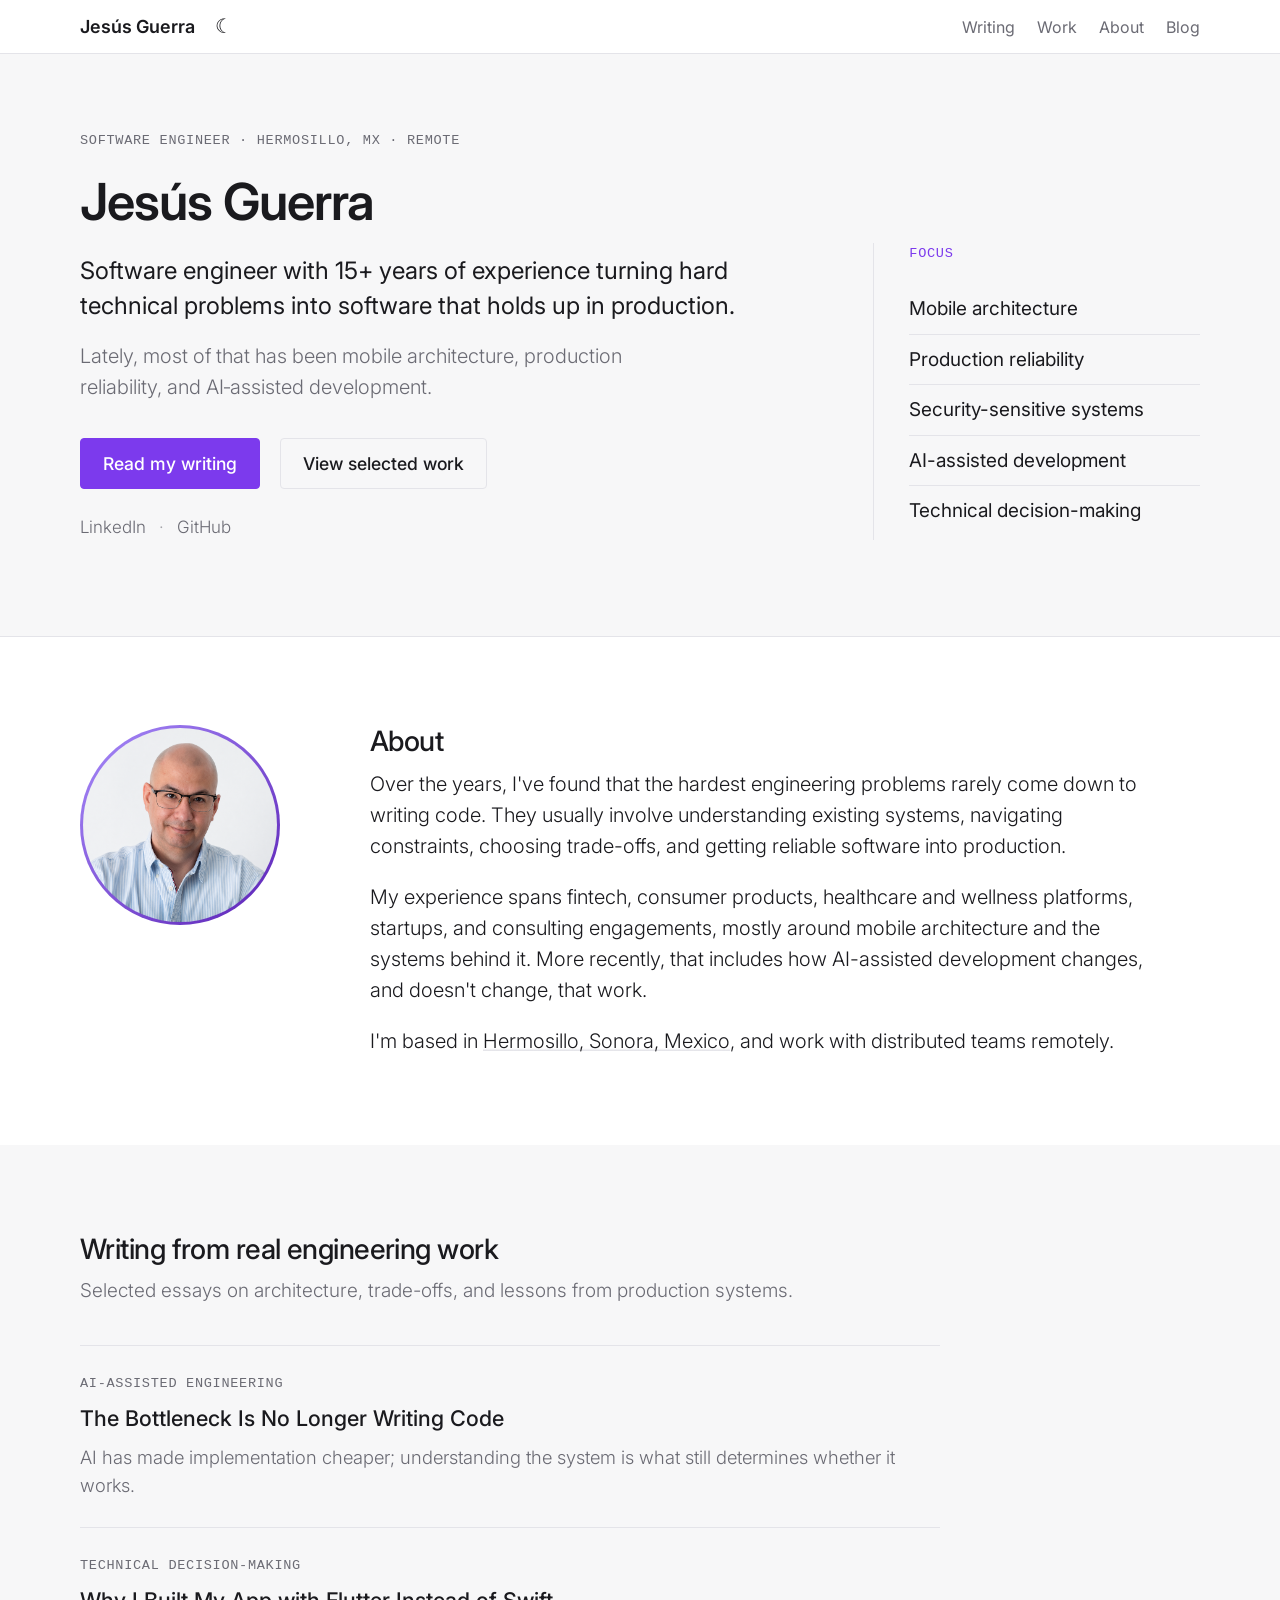
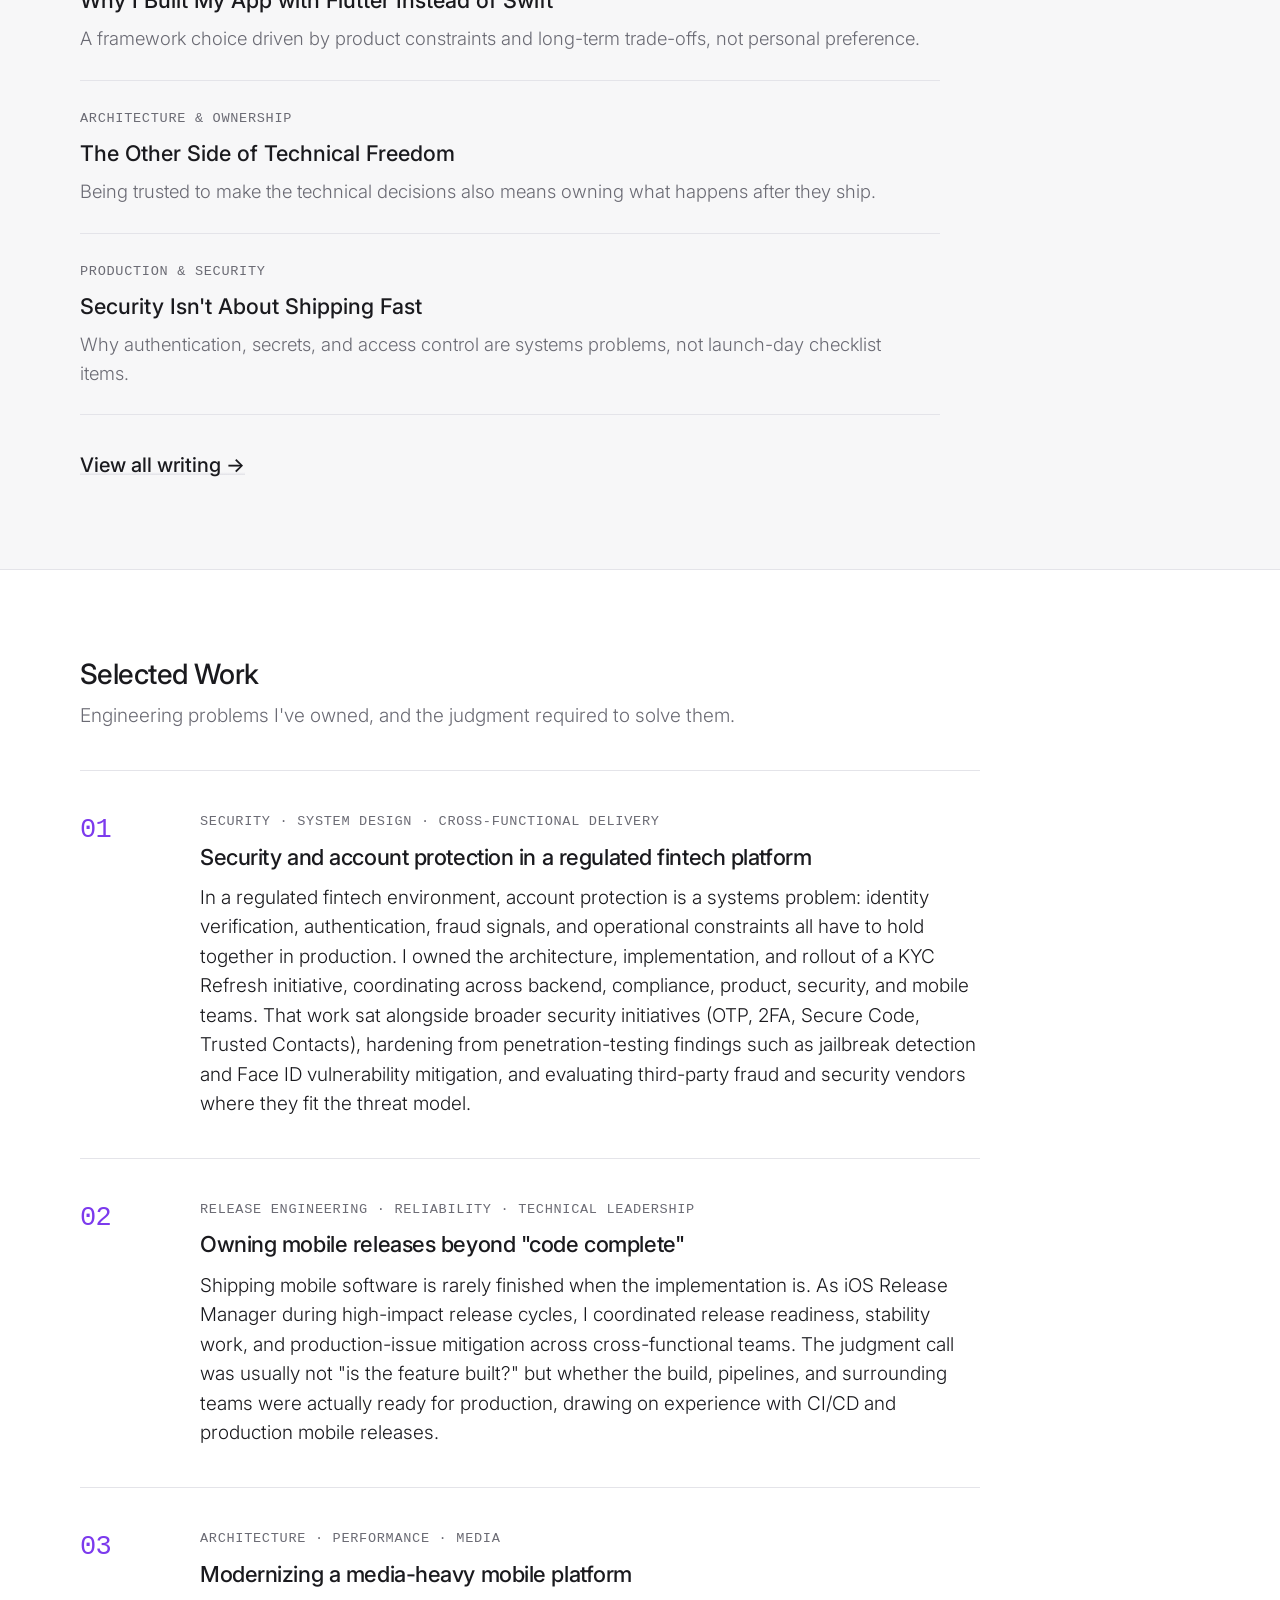
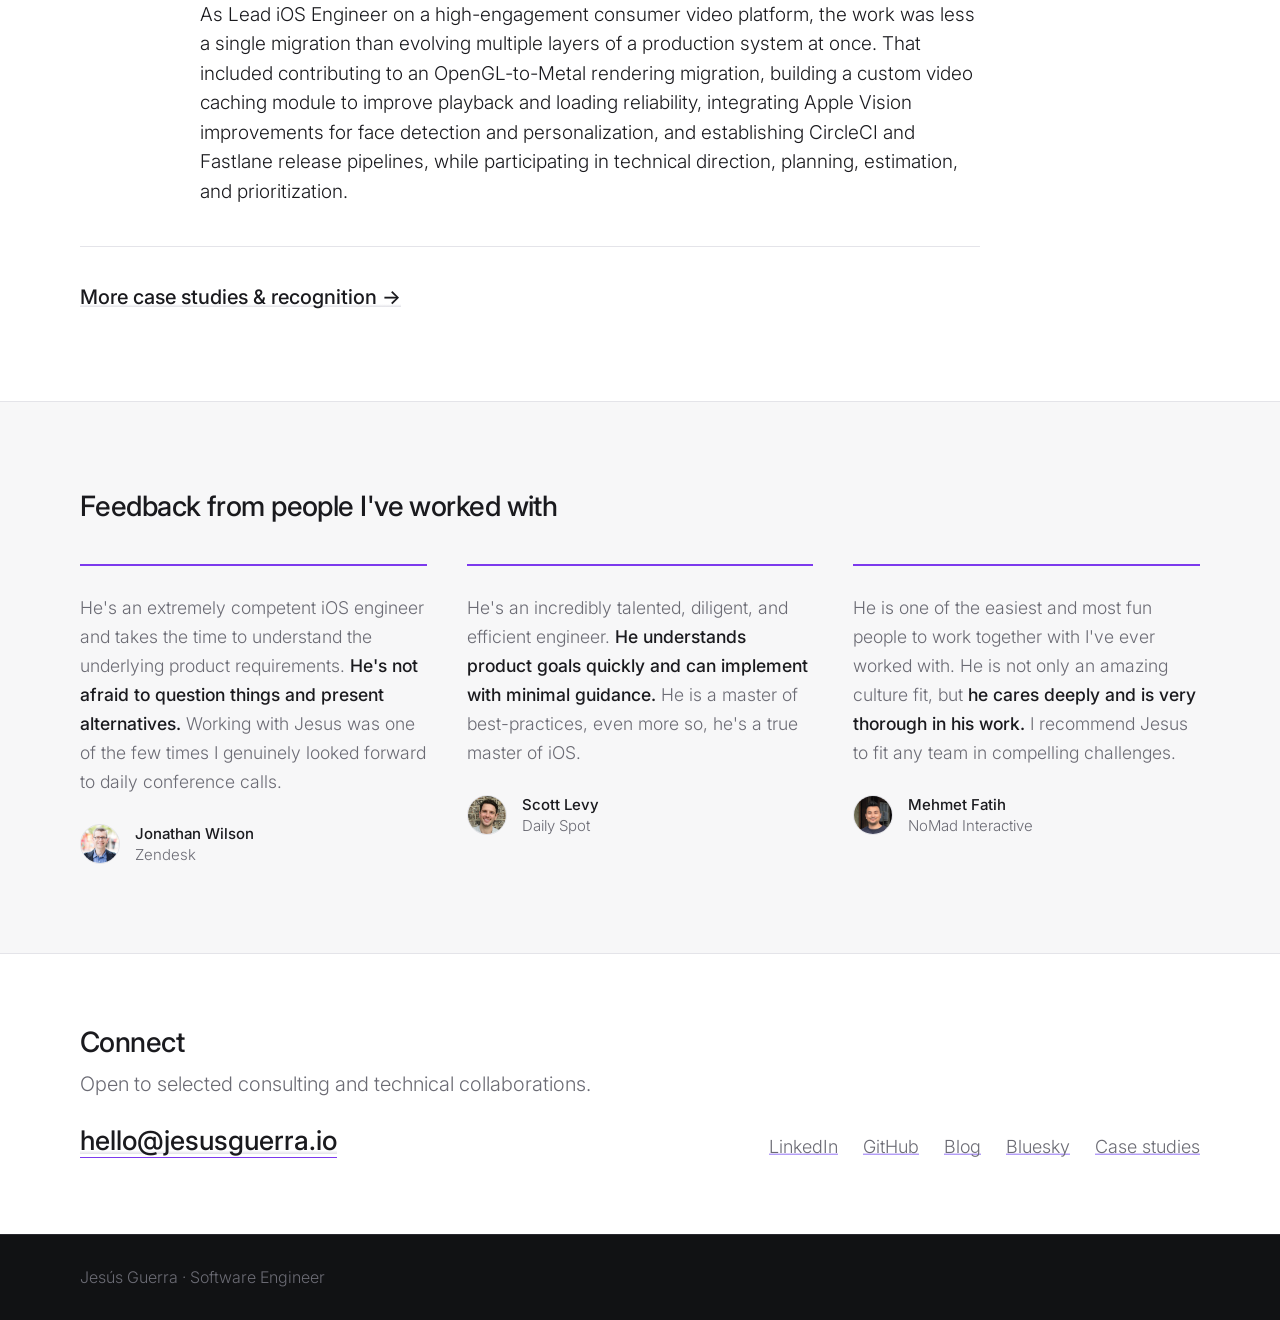
==== index.html @ 792fbe37 "feat(seo): add Twitter Card metadata across all pages Only the homepage had a bare twitter:card tag " ====
<!DOCTYPE html>
<html lang="en">

<head>
  <!-- Google tag (gtag.js) -->
  <script async src="https://www.googletagmanager.com/gtag/js?id=G-NKYGTBP8N9"></script>
  <script>
    window.dataLayer = window.dataLayer || [];
    function gtag(){dataLayer.push(arguments);}
    gtag('js', new Date());

    gtag('config', 'G-NKYGTBP8N9');
  </script>
  <meta charset="UTF-8">
  <meta name="viewport" content="width=device-width, initial-scale=1.0">
  <meta http-equiv="X-UA-Compatible" content="ie=edge">
  <title>Jesús Guerra — Software Engineer, Mobile Architecture &amp; Reliable Systems</title>
  <meta name="description" content="Software engineer with 15+ years of experience in mobile architecture, production systems, security, and AI-assisted development. Writing about engineering decisions from real production work.">
  <link rel="canonical" href="https://jesusguerra.io/">

  <meta property="og:type" content="website">
  <meta property="og:url" content="https://jesusguerra.io/">
  <meta property="og:title" content="Jesús Guerra — Software Engineer, Mobile Architecture & Reliable Systems">
  <meta property="og:description" content="Software engineer with 15+ years of experience in mobile architecture, production systems, security, and AI-assisted development.">
  <meta property="og:image" content="https://jesusguerra.io/img/jesusguerra.png">
  <meta name="twitter:card" content="summary">
  <meta name="twitter:title" content="Jesús Guerra — Software Engineer, Mobile Architecture & Reliable Systems">
  <meta name="twitter:description" content="Software engineer with 15+ years of experience in mobile architecture, production systems, security, and AI-assisted development.">
  <meta name="twitter:image" content="https://jesusguerra.io/img/jesusguerra.png">

  <link rel="icon" type="image/png" href="img/favicon.png">
  <link rel="stylesheet" href="style.css">
</head>

<body class="lightmode">
  <nav>
    <p class="id"><a href="index.html">Jesús Guerra</a></p>
    <p><a class="toggle" href="#" aria-label="Toggle light and dark mode"></a></p>
    <ul class="nav-links">
      <li><a href="writing.html">Writing</a></li>
      <li><a href="#work">Work</a></li>
      <li><a href="#about">About</a></li>
      <li><a href="https://blog.jesusguerra.io/" target="_blank" rel="noopener">Blog</a></li>
    </ul>
  </nav>

  <header>
    <div class="hero-main">
      <p class="eyebrow">Software Engineer · Hermosillo, MX · Remote</p>
      <h1>Jesús Guerra</h1>
      <p class="tagline">Software engineer with 15+ years of experience turning hard technical problems into software that holds up in production.</p>
      <p class="hero-sub">Lately, most of that has been mobile architecture, production reliability, and AI‑assisted development.</p>
      <div class="hero-actions">
        <a class="button" href="writing.html">Read my writing</a>
        <a class="button secondary" href="#work">View selected work</a>
      </div>
      <p class="hero-links">
        <a href="https://www.linkedin.com/in/guerrix" target="_blank" rel="noopener">LinkedIn</a>
        <span aria-hidden="true">·</span>
        <a href="https://github.com/guerrix" target="_blank" rel="noopener">GitHub</a>
      </p>
    </div>
    <aside class="hero-aside" aria-label="Areas of focus">
      <p class="aside-label">Focus</p>
      <ul>
        <li>Mobile architecture</li>
        <li>Production reliability</li>
        <li>Security-sensitive systems</li>
        <li>AI-assisted development</li>
        <li>Technical decision-making</li>
      </ul>
    </aside>
  </header>

  <section class="about" id="about">
    <div class="illustration">
      <img src="img/jesusguerra.png" class="self" alt="Jesús Guerra">
    </div>
    <div class="text">
      <h2>About</h2>
      <p>Over the years, I've found that the hardest engineering problems rarely come down to writing code. They usually involve understanding existing systems, navigating constraints, choosing trade-offs, and getting reliable software into production.</p>

      <p>My experience spans fintech, consumer products, healthcare and wellness platforms, startups, and consulting engagements, mostly around mobile architecture and the systems behind it. More recently, that includes how AI-assisted development changes, and doesn't change, that work.</p>

      <p>I'm based in <a href="https://www.google.com.mx/maps/place/Hermosillo,+Sonora/@29.0812439,-111.0322105,12z/data=!4m5!3m4!1s0x86ce84687adfaee5:0xb33d5395e9887ff9!8m2!3d29.0729673!4d-110.9559192" target="_blank" rel="noopener">Hermosillo, Sonora, Mexico</a>, and work with distributed teams remotely.</p>
    </div>
  </section>

  <section class="writing" id="writing">
    <div class="section-heading">
      <h2>Writing from real engineering work</h2>
      <p class="section-lede">Selected essays on architecture, trade-offs, and lessons from production systems.</p>
    </div>
    <ul class="writing-list">
      <li>
        <p class="kicker">AI-Assisted Engineering</p>
        <a class="title" href="https://blog.jesusguerra.io/the-bottleneck-is-no-longer-writing-code/" target="_blank" rel="noopener">The Bottleneck Is No Longer Writing Code</a>
        <p class="desc">AI has made implementation cheaper; understanding the system is what still determines whether it works.</p>
      </li>
      <li>
        <p class="kicker">Technical Decision-Making</p>
        <a class="title" href="https://blog.jesusguerra.io/why-i-built-my-app-with-flutter-instead-of-swift/" target="_blank" rel="noopener">Why I Built My App with Flutter Instead of Swift</a>
        <p class="desc">A framework choice driven by product constraints and long-term trade-offs, not personal preference.</p>
      </li>
      <li>
        <p class="kicker">Architecture &amp; Ownership</p>
        <a class="title" href="https://blog.jesusguerra.io/the-other-side-of-technical-freedom/" target="_blank" rel="noopener">The Other Side of Technical Freedom</a>
        <p class="desc">Being trusted to make the technical decisions also means owning what happens after they ship.</p>
      </li>
      <li>
        <p class="kicker">Production &amp; Security</p>
        <a class="title" href="https://blog.jesusguerra.io/security-isnt-about-shipping-fast/" target="_blank" rel="noopener">Security Isn't About Shipping Fast</a>
        <p class="desc">Why authentication, secrets, and access control are systems problems, not launch-day checklist items.</p>
      </li>
    </ul>
    <p class="view-all"><a href="writing.html">View all writing →</a></p>
  </section>

  <section class="work" id="work">
    <div class="section-heading">
      <h2>Selected Work</h2>
      <p class="section-lede">Engineering problems I've owned, and the judgment required to solve them.</p>
    </div>

    <article class="work-item">
      <span class="work-num" aria-hidden="true">01</span>
      <div class="work-body">
        <p class="meta">Security · System Design · Cross-Functional Delivery</p>
        <h3>Security and account protection in a regulated fintech platform</h3>
        <p>In a regulated fintech environment, account protection is a systems problem: identity verification, authentication, fraud signals, and operational constraints all have to hold together in production. I owned the architecture, implementation, and rollout of a KYC Refresh initiative, coordinating across backend, compliance, product, security, and mobile teams. That work sat alongside broader security initiatives (OTP, 2FA, Secure Code, Trusted Contacts), hardening from penetration-testing findings such as jailbreak detection and Face ID vulnerability mitigation, and evaluating third-party fraud and security vendors where they fit the threat model.</p>
      </div>
    </article>

    <article class="work-item">
      <span class="work-num" aria-hidden="true">02</span>
      <div class="work-body">
        <p class="meta">Release Engineering · Reliability · Technical Leadership</p>
        <h3>Owning mobile releases beyond "code complete"</h3>
        <p>Shipping mobile software is rarely finished when the implementation is. As iOS Release Manager during high-impact release cycles, I coordinated release readiness, stability work, and production-issue mitigation across cross-functional teams. The judgment call was usually not "is the feature built?" but whether the build, pipelines, and surrounding teams were actually ready for production, drawing on experience with CI/CD and production mobile releases.</p>
      </div>
    </article>

    <article class="work-item">
      <span class="work-num" aria-hidden="true">03</span>
      <div class="work-body">
        <p class="meta">Architecture · Performance · Media</p>
        <h3>Modernizing a media-heavy mobile platform</h3>
        <p>As Lead iOS Engineer on a high-engagement consumer video platform, the work was less a single migration than evolving multiple layers of a production system at once. That included contributing to an OpenGL-to-Metal rendering migration, building a custom video caching module to improve playback and loading reliability, integrating Apple Vision improvements for face detection and personalization, and establishing CircleCI and Fastlane release pipelines, while participating in technical direction, planning, estimation, and prioritization.</p>
      </div>
    </article>

    <p class="view-all"><a href="case-studies.html">More case studies &amp; recognition →</a></p>
  </section>

  <section class="clients" id="testimonials">
    <div class="section-heading">
      <h2>Feedback from people I've worked with</h2>
    </div>
    <div class="testimonials">
      <blockquote>
        <p>He's an extremely competent iOS engineer and takes the time to understand the underlying product requirements. <strong>He's not afraid to question things and present alternatives.</strong> Working with Jesus was one of the few times I genuinely looked forward to daily conference calls.</p>
        <small class="author">
          <img src="img/jonathan.jpg" alt="">
          <p><strong>Jonathan Wilson</strong><br>Zendesk</p>
        </small>
      </blockquote>
      <blockquote>
        <p>He's an incredibly talented, diligent, and efficient engineer. <strong>He understands product goals quickly and can implement with minimal guidance.</strong> He is a master of best-practices, even more so, he's a true master of iOS.</p>
        <small class="author">
          <img src="img/scott.jpg" alt="">
          <p><strong>Scott Levy</strong><br>Daily Spot</p>
        </small>
      </blockquote>
      <blockquote>
        <p>He is one of the easiest and most fun people to work together with I've ever worked with. He is not only an amazing culture fit, but <strong>he cares deeply and is very thorough in his work.</strong> I recommend Jesus to fit any team in compelling challenges.</p>
        <small class="author">
          <img src="img/Mehmet.jpeg" alt="">
          <p><strong>Mehmet Fatih</strong><br>NoMad Interactive</p>
        </small>
      </blockquote>
    </div>
  </section>

  <section class="connect" id="connect">
    <div class="connect-main">
      <h2>Connect</h2>
      <p class="connect-lede">Open to selected consulting and technical collaborations.</p>
      <p class="connect-email">
        <a href="mailto:hello@jesusguerra.io">hello@jesusguerra.io</a>
      </p>
    </div>
    <div class="connect-links">
      <ul>
        <li><a href="https://www.linkedin.com/in/guerrix" target="_blank" rel="noopener">LinkedIn</a></li>
        <li><a href="https://github.com/guerrix" target="_blank" rel="noopener">GitHub</a></li>
        <li><a href="https://blog.jesusguerra.io/" target="_blank" rel="noopener">Blog</a></li>
        <li><a href="https://bsky.app/profile/jesus-guerra.bsky.social" target="_blank" rel="noopener">Bluesky</a></li>
        <li><a href="case-studies.html">Case studies</a></li>
      </ul>
    </div>
  </section>

  <footer>
    <p class="footer-meta">Jesús Guerra · Software Engineer</p>
  </footer>

  <script src="js/main.js"></script>
</body>

</html>
---- style.css ----
@import url('https://fonts.googleapis.com/css2?family=Inter:wght@300;400;500;600&display=swap');

*{
    margin: 0;
    padding: 0;
    box-sizing: border-box;
}

html{
    font-size: 20px;
    font-family: "Inter", sans-serif;
    font-weight: 300;
    line-height: 1.55;
    scroll-behavior: smooth;

    --main-accent:      #A78BFA;
    --mid-accent:       #7C3AED;
    --secondary-accent: #5B21B6;

    /* dark mode */
    --bg-dark:      #111214;
    --surface-dark: #19191C;
    --text-dark:    #E2E2E5;
    --muted-dark:   #888890;
    --border-dark:  #28282E;

    /* light mode */
    --bg-light:      #F7F7F8;
    --surface-light: #FFFFFF;
    --text-light:    #1A1A1E;
    --muted-light:   #6B6B74;
    --border-light:  #E4E4E9;

    --mono: ui-monospace, SFMono-Regular, Menlo, Consolas, "Liberation Mono", monospace;
    --content-half: 560px;
}

body{
    margin: 0;
    padding: 0;
    background: var(--bg-dark);
    color: var(--text-dark);
    transition: opacity .2s ease-in;
}

a{
    color: var(--text-dark);
    text-decoration: none;
    background-image: linear-gradient(180deg, transparent 80%, var(--main-accent) 90%, transparent 0), linear-gradient(180deg, transparent 80%, var(--border-dark) 90%, transparent 0);
    background-size: 0 100%, 100% 100%;
    background-repeat: no-repeat;
    transition: background-size 0.2s ease, color 0.2s ease;
}
a:hover{
    color: var(--main-accent);
    background-size: 100% 100%, 100% 100%;
}

a:focus-visible,
button:focus-visible,
.toggle:focus-visible{
    outline: 2px solid var(--mid-accent);
    outline-offset: 3px;
    border-radius: 2px;
}

nav,
header,
section,
body > footer{
    padding-left: calc(50% - var(--content-half));
    padding-right: calc(50% - var(--content-half));
}

header,
section{
    padding-top: 88px;
    padding-bottom: 88px;
}

h1, h2, h3{
    letter-spacing: -0.02em;
    line-height: 1.2;
}

h2{
    font-weight: 500;
    font-size: 1.4rem;
    margin-bottom: 0.5rem;
}

h3{
    margin-bottom: 0.65rem;
    font-weight: 500;
    font-size: 1.1rem;
}

p:not(:last-child){
    margin-bottom: 1rem;
}

.eyebrow,
.aside-label,
.writing-list .kicker,
.work-item .meta,
.section-lede{
    font-family: var(--mono);
    font-size: 0.68rem;
    letter-spacing: 0.05em;
    text-transform: uppercase;
}

.eyebrow{
    color: var(--muted-dark);
    margin-bottom: 1rem;
}

.section-heading{
    margin-bottom: 2rem;
    max-width: 40em;
}
.section-lede{
    color: var(--muted-dark);
    text-transform: none;
    letter-spacing: 0;
    font-family: "Inter", sans-serif;
    font-size: 0.95rem;
    margin-top: 0.4rem;
    margin-bottom: 0;
    line-height: 1.5;
}

/* nav */

nav{
    display: grid;
    align-items: center;
    grid-template-columns: auto 1fr auto;
    gap: 1rem;
    height: 54px;
    background: var(--surface-dark);
    position: fixed;
    top: 0;
    left: 0;
    width: 100vw;
    z-index: 100;
    border-bottom: 1px solid var(--border-dark);
}
nav p{
    margin-bottom: 0 !important;
}
nav .id{
    text-align: left;
    font-weight: 600;
    font-size: 0.9rem;
}
nav .id a{
    background: none;
}
nav .toggle{
    justify-self: start;
    background: none;
}
nav .toggle:after{
    content: "☼";
}
nav a{
    background: none;
}
.nav-links{
    list-style: none;
    display: flex;
    justify-content: flex-end;
    align-items: center;
    gap: 1.1rem;
    margin: 0;
}
.nav-links a{
    font-size: 0.8rem;
    font-weight: 400;
    color: var(--muted-dark);
    background: none;
}
.nav-links a:hover,
.nav-links a[aria-current="page"]{
    color: var(--main-accent);
}

/* header / hero */

header{
    overflow: hidden;
    text-align: left;
    background: var(--bg-dark);
    height: auto;
    min-height: 0;
    position: relative;
    padding-top: 130px;
    padding-bottom: 96px;
    display: grid;
    grid-template-columns: minmax(0, 1.55fr) minmax(220px, 0.7fr);
    gap: 3.5rem;
    align-items: end;
    border-bottom: 1px solid var(--border-dark);
}
header h1{
    font-weight: 600;
    font-size: 2.55rem;
    margin-bottom: 1.1rem;
}
header .tagline{
    font-weight: 400;
    font-size: 1.2rem;
    line-height: 1.45;
    max-width: 28em;
    margin-bottom: 0.85rem;
}
header .hero-sub{
    color: var(--muted-dark);
    max-width: 30em;
    margin-bottom: 1.75rem;
}
header .hero-actions{
    display: flex;
    flex-wrap: wrap;
    gap: 0.75rem 1rem;
    margin-bottom: 1.25rem;
}
header .hero-actions .button,
header a.button{
    display: inline-block;
    padding: 0.55rem 1.1rem;
    border-radius: 4px;
    font-weight: 500;
    font-size: 0.88rem;
    background-image: none;
    background: var(--mid-accent);
    color: #fff;
    border: 1px solid var(--mid-accent);
    transition: opacity 0.2s ease, background 0.2s ease, color 0.2s ease, border-color 0.2s ease;
}
header .hero-actions .button:hover,
header a.button:hover{
    opacity: 0.92;
    color: #fff;
    background-size: auto;
}
header .hero-actions .button.secondary{
    background: transparent;
    color: var(--text-dark);
    border-color: var(--border-dark);
}
header .hero-actions .button.secondary:hover{
    color: var(--main-accent);
    border-color: var(--main-accent);
}
header .hero-links{
    font-size: 0.85rem;
    color: var(--muted-dark);
    margin-bottom: 0;
}
header .hero-links a{
    background: none;
    color: var(--muted-dark);
}
header .hero-links a:hover{
    color: var(--main-accent);
}
header .hero-links span{
    margin: 0 0.4rem;
    opacity: 0.6;
}

.hero-aside{
    border-left: 1px solid var(--border-dark);
    padding-left: 1.75rem;
    padding-bottom: 0.25rem;
}
.hero-aside .aside-label{
    color: var(--mid-accent);
    margin-bottom: 1rem;
}
.hero-aside ul{
    list-style: none;
}
.hero-aside li{
    font-size: 0.95rem;
    font-weight: 400;
    padding: 0.5rem 0;
    border-bottom: 1px solid var(--border-dark);
    color: inherit;
}
.hero-aside li:last-child{
    border-bottom: none;
}

/* about */

.about{
    display: grid;
    grid-template-columns: 220px minmax(0, 1fr);
    gap: 3.5rem;
    align-items: start;
    background: var(--surface-dark);
}
.about .text{
    max-width: 40em;
}
.about .illustration{
    width: 220px;
}
.about .illustration img{
    width: 200px;
    height: 200px;
    object-fit: cover;
    display: block;
}
.self{
    background: linear-gradient(135deg, var(--main-accent), var(--secondary-accent));
    padding: 3px;
    border-radius: 50%;
}

/* writing */

.writing{
    background: var(--bg-dark);
}
.writing-list{
    list-style: none;
    max-width: 860px;
}
.writing-list li{
    padding: 1.35rem 0;
    border-top: 1px solid var(--border-dark);
    transition: padding-left 0.2s ease;
}
.writing-list li:last-child{
    border-bottom: 1px solid var(--border-dark);
}
.writing-list li:hover{
    padding-left: 0.35rem;
}
.writing-list .kicker{
    color: var(--muted-dark);
    margin-bottom: 0.4rem;
}
.writing-list .title{
    display: inline-block;
    font-weight: 500;
    font-size: 1.08rem;
    background-image: none;
    margin-bottom: 0.35rem;
}
.writing-list .title:hover{
    color: var(--main-accent);
}
.writing-list .desc{
    color: var(--muted-dark);
    font-size: 0.92rem;
    margin-bottom: 0;
    max-width: 46em;
}
.view-all{
    margin-top: 1.75rem;
    font-weight: 500;
    margin-bottom: 0;
}

/* work */

.work{
    background: var(--surface-dark);
    border-top: 1px solid var(--border-dark);
    border-bottom: 1px solid var(--border-dark);
}
.work-item{
    display: grid;
    grid-template-columns: 4.5rem minmax(0, 1fr);
    gap: 1.5rem;
    max-width: 900px;
    padding: 2rem 0;
    border-top: 1px solid var(--border-dark);
}
.work-item:last-of-type{
    border-bottom: 1px solid var(--border-dark);
}
.work-num{
    font-family: var(--mono);
    font-size: 1.35rem;
    font-weight: 500;
    letter-spacing: -0.03em;
    color: var(--mid-accent);
    line-height: 1.2;
    padding-top: 0.15rem;
}
.work-body{
    max-width: 42em;
}
.work-item .meta{
    color: var(--muted-dark);
    margin-bottom: 0.55rem;
}
.work-item p:last-child{
    margin-bottom: 0;
    font-size: 0.95rem;
}

/* clients / testimonials */

.clients{
    background: var(--bg-dark);
}
.clients .testimonials{
    display: grid;
    grid-template-columns: 1fr 1fr 1fr;
    grid-gap: 2rem;
    align-items: stretch;
}
.clients blockquote{
    background: transparent;
    color: inherit;
    padding: 0;
    border-radius: 0;
    overflow: visible;
    box-shadow: none;
    border-top: 2px solid var(--mid-accent);
    padding-top: 1.35rem;
}
.clients blockquote p{
    font-family: "Inter", sans-serif;
    font-style: normal;
    font-weight: 300;
    font-size: 0.88rem;
    line-height: 1.65;
    color: var(--muted-dark);
}
.clients blockquote p strong{
    color: var(--text-dark);
    font-weight: 500;
}
.clients .author{
    display: flex;
    flex-direction: row;
    align-items: center;
    justify-content: flex-start;
    text-align: left;
    margin: 1.35rem 0 0;
    padding: 0;
    background: none;
    color: inherit;
    gap: 0.75rem;
}
.clients img{
    width: 40px;
    height: 40px;
    border-radius: 50%;
    margin: 0;
    border: 1px solid var(--border-dark);
    object-fit: cover;
}
.clients .author p{
    font-family: "Inter", sans-serif;
    font-style: normal;
    font-size: 0.75rem;
    line-height: 1.4;
    margin: 0;
    color: var(--muted-dark);
}
.clients .author strong{
    color: var(--text-dark);
    font-weight: 500;
}

/* connect */

.connect{
    display: grid;
    grid-template-columns: minmax(0, 1.4fr) minmax(0, 1fr);
    gap: 3rem;
    align-items: end;
    background: var(--surface-dark);
    border-top: 1px solid var(--border-dark);
    padding-top: 72px;
    padding-bottom: 72px;
}
.connect-lede{
    color: var(--muted-dark);
    max-width: 28em;
    margin-bottom: 1.25rem;
}
.connect-email{
    margin-bottom: 0;
}
.connect-email a{
    font-size: 1.35rem;
    font-weight: 500;
    background-image: none;
    color: var(--text-dark);
    border-bottom: 1px solid var(--mid-accent);
}
.connect-email a:hover{
    color: var(--main-accent);
    background-size: auto;
}
.connect-links ul{
    list-style: none;
    display: flex;
    flex-wrap: wrap;
    gap: 0.75rem 1.25rem;
    justify-content: flex-end;
}
.connect-links a{
    font-size: 0.9rem;
    background: none;
    color: var(--muted-dark);
}
.connect-links a:hover{
    color: var(--main-accent);
}

/* writing index page */

.page-header{
    padding-top: 120px;
    padding-bottom: 48px;
    text-align: left;
    height: auto;
    display: block;
    background: var(--bg-dark);
    border-bottom: 1px solid var(--border-dark);
}
.page-header h1{
    font-weight: 600;
    font-size: 2.2rem;
    margin-bottom: 0.85rem;
}
.page-header .lede{
    max-width: 42em;
    color: var(--muted-dark);
    margin-bottom: 0;
    font-size: 1rem;
}
.writing-index{
    max-width: none;
    background: var(--surface-dark);
}
.writing-group{
    margin-bottom: 3rem;
}
.writing-group h2{
    font-size: 1.05rem;
    border-bottom: 1px solid var(--border-dark);
    padding-bottom: 0.65rem;
    margin-bottom: 1.35rem;
}
.writing-group .article-grid{
    list-style: none;
    display: grid;
    grid-template-columns: 1fr 1fr;
    gap: 1.5rem 2.5rem;
}
.writing-group .article-grid li{
    margin-bottom: 0;
    padding-bottom: 1.25rem;
    border-bottom: 1px solid var(--border-dark);
}
.writing-group .title{
    display: inline-block;
    font-weight: 500;
    font-size: 0.98rem;
    background-image: none;
    line-height: 1.35;
}
.writing-group .title:hover{
    color: var(--main-accent);
}
.writing-group .desc{
    font-size: 0.85rem;
    color: var(--muted-dark);
    margin: 0.4rem 0 0;
    max-width: 36em;
    line-height: 1.5;
}

/* footer */

body > footer{
    text-align: left;
    padding-top: 1.5rem;
    padding-bottom: 1.5rem;
    width: 100%;
    margin: 0 auto;
    background: var(--bg-dark);
    border-top: 1px solid var(--border-dark);
    box-shadow: none;
}
body > footer .footer-meta{
    font-size: 0.8rem;
    color: var(--muted-dark);
    margin: 0;
}

/* legacy bridge styles kept inert for reverse-compatibility */
.bridge{
  text-align: center;
  padding-top: 0;
  padding-bottom: 100px;
}
.bridge img{
  height: 100px;
}

@media screen and (max-width: 1200px){
    nav,
    header,
    section,
    body > footer{
        padding-left: 48px;
        padding-right: 48px;
    }
}

@media screen and (max-width: 950px){
  header{
    grid-template-columns: 1fr;
    gap: 2.5rem;
    align-items: start;
  }
  .hero-aside{
    border-left: none;
    border-top: 1px solid var(--border-dark);
    padding-left: 0;
    padding-top: 1.5rem;
    max-width: 28em;
  }
  .about{
    grid-template-columns: 160px minmax(0, 1fr);
    gap: 2rem;
  }
  .about .illustration,
  .about .illustration img{
    width: 140px;
    height: 140px;
  }
  .clients .testimonials{
    grid-template-columns: 1fr;
  }
  .connect{
    grid-template-columns: 1fr;
    gap: 2rem;
  }
  .connect-links ul{
    justify-content: flex-start;
  }
  .writing-group .article-grid{
    grid-template-columns: 1fr;
  }
}

@media screen and (max-width: 740px){
    nav,
    header,
    section,
    body > footer{
        padding-left: 20px;
        padding-right: 20px;
    }
    header,
    section{
        padding-top: 52px;
        padding-bottom: 52px;
    }

    nav{
        grid-template-columns: 1fr auto;
        grid-template-rows: auto auto;
        height: auto;
        padding-top: 0.65rem;
        padding-bottom: 0.65rem;
        row-gap: 0.45rem;
    }
    nav .id{
        grid-column: 1;
        grid-row: 1;
    }
    nav .toggle{
        grid-column: 2;
        grid-row: 1;
        justify-self: end;
    }
    .nav-links{
        grid-column: 1 / -1;
        grid-row: 2;
        justify-content: flex-start;
        flex-wrap: wrap;
        gap: 0.65rem 1rem;
    }

    header{
        padding-top: 120px;
        padding-bottom: 56px;
    }
    header h1{
        font-size: 1.9rem;
    }
    header .tagline{
        font-size: 1.05rem;
    }

    .about{
        grid-template-columns: 1fr;
        gap: 1.35rem;
    }
    .about .illustration img{
        width: 112px;
        height: 112px;
    }

    .work-item{
        grid-template-columns: 3rem minmax(0, 1fr);
        gap: 0.9rem;
        padding: 1.5rem 0;
    }
    .work-num{
        font-size: 1.1rem;
    }

    .clients .testimonials{
        display: block;
    }
    .clients blockquote{
        text-align: left;
        margin-bottom: 2rem;
    }
    .clients blockquote:last-child{ margin-bottom: 0; }

    .connect{
        padding-top: 52px;
        padding-bottom: 52px;
    }
    .connect-email a{
        font-size: 1.15rem;
    }

    .page-header{
        padding-top: 110px;
        padding-bottom: 28px;
        display: block;
    }
}

/* LIGHT MODE */

body.lightmode{
    background: var(--bg-light);
    color: var(--text-light);
}

.lightmode a{
    color: var(--text-light);
    background-image: linear-gradient(180deg, transparent 80%, var(--main-accent) 90%, transparent 0), linear-gradient(180deg, transparent 80%, var(--border-light) 90%, transparent 0);
}
.lightmode a:hover{
    color: var(--main-accent);
    background-size: 100% 100%, 100% 100%;
}

.lightmode nav{
    background: var(--surface-light);
    border-bottom-color: var(--border-light);
    box-shadow: none;
}
.lightmode nav a{
    background: none;
}
.lightmode nav .toggle:after{
    content: "☾";
}
.lightmode .nav-links a{
    color: var(--muted-light);
}
.lightmode .nav-links a:hover,
.lightmode .nav-links a[aria-current="page"]{
    color: var(--mid-accent);
}

.lightmode header,
.lightmode .page-header,
.lightmode .writing,
.lightmode .clients,
.lightmode body > footer{
    background: var(--bg-light);
    border-color: var(--border-light);
}
.lightmode .about,
.lightmode .work,
.lightmode .connect,
.lightmode .writing-index{
    background: var(--surface-light);
    border-color: var(--border-light);
}
.lightmode header .hero-sub,
.lightmode .page-header .lede,
.lightmode .writing-list .desc,
.lightmode .writing-group .desc,
.lightmode .writing-list .kicker,
.lightmode .work-item .meta,
.lightmode .clients .author p,
.lightmode .eyebrow,
.lightmode .section-lede,
.lightmode .connect-lede,
.lightmode .footer-meta,
.lightmode .connect-links a{
    color: var(--muted-light);
}
.lightmode header .hero-links,
.lightmode header .hero-links a{
    color: var(--muted-light);
}
.lightmode header .hero-actions .button.secondary{
    color: var(--text-light);
    border-color: var(--border-light);
}
.lightmode .hero-aside,
.lightmode .hero-aside li,
.lightmode .writing-list li,
.lightmode .work-item,
.lightmode .writing-group h2,
.lightmode .writing-group .article-grid li,
.lightmode .clients img{
    border-color: var(--border-light);
}
.lightmode .clients blockquote p strong,
.lightmode .clients .author strong,
.lightmode .connect-email a{
    color: var(--text-light);
}
.lightmode .clients blockquote p{
    color: var(--muted-light);
}
.lightmode .work-num,
.lightmode .hero-aside .aside-label{
    color: var(--mid-accent);
}

/* Case Study Page */

.case-study-header {
    height: auto;
    min-height: auto;
    padding-top: 110px;
    padding-bottom: 30px;
    text-align: center;
    display: block;
}
.case-study-header h1 {
    margin-bottom: 12px;
}
.case-study-header h2 {
    max-width: 820px;
    margin: 0 auto;
    font-weight: 300;
    text-align: center;
}
.case-study {
    max-width: 900px;
    margin: 0 auto;
    text-align: center;
    padding-top: 50px;
    padding-bottom: 80px;
    padding-left: 20px;
    padding-right: 20px;
}
.case-study .text {
    max-width: 760px;
    margin: 0 auto;
}
.case-study p {
    margin-left: auto;
    margin-right: auto;
}
.case-divider {
    margin: 60px auto;
    max-width: 400px;
    border: none;
    border-top: 1px solid var(--border-dark);
}
.lightmode .case-divider {
    border-top: 1px solid var(--border-light);
}
.button-link {
    display: inline-block;
    margin-top: 12px;
    font-weight: 600;
}
.toptal-proof {
    margin-top: 40px;
    display: flex;
    justify-content: center;
}
.toptal-proof #toptal-badge {
    transform: scale(1);
    transform-origin: top center;
}
#toptal-badge a,
#toptal-badge a:hover {
    background-image: none !important;
    background-size: auto !important;
}
#toptal-badge a.f,
#toptal-badge a.f:hover {
    background: #296bff !important;
    color: #fff !important;
    text-decoration: underline !important;
    text-decoration-thickness: .5px !important;
    text-underline-offset: 2px !important;
}

@media screen and (max-width: 740px) {
    .case-study-header {
        padding-top: 110px;
        padding-bottom: 20px;
    }
    .case-study {
        padding-top: 40px;
        padding-bottom: 60px;
    }
}

@media (prefers-reduced-motion: reduce){
    html{
        scroll-behavior: auto;
    }
    *,
    *::before,
    *::after{
        transition-duration: 0.01ms !important;
        animation-duration: 0.01ms !important;
        animation-iteration-count: 1 !important;
    }
}
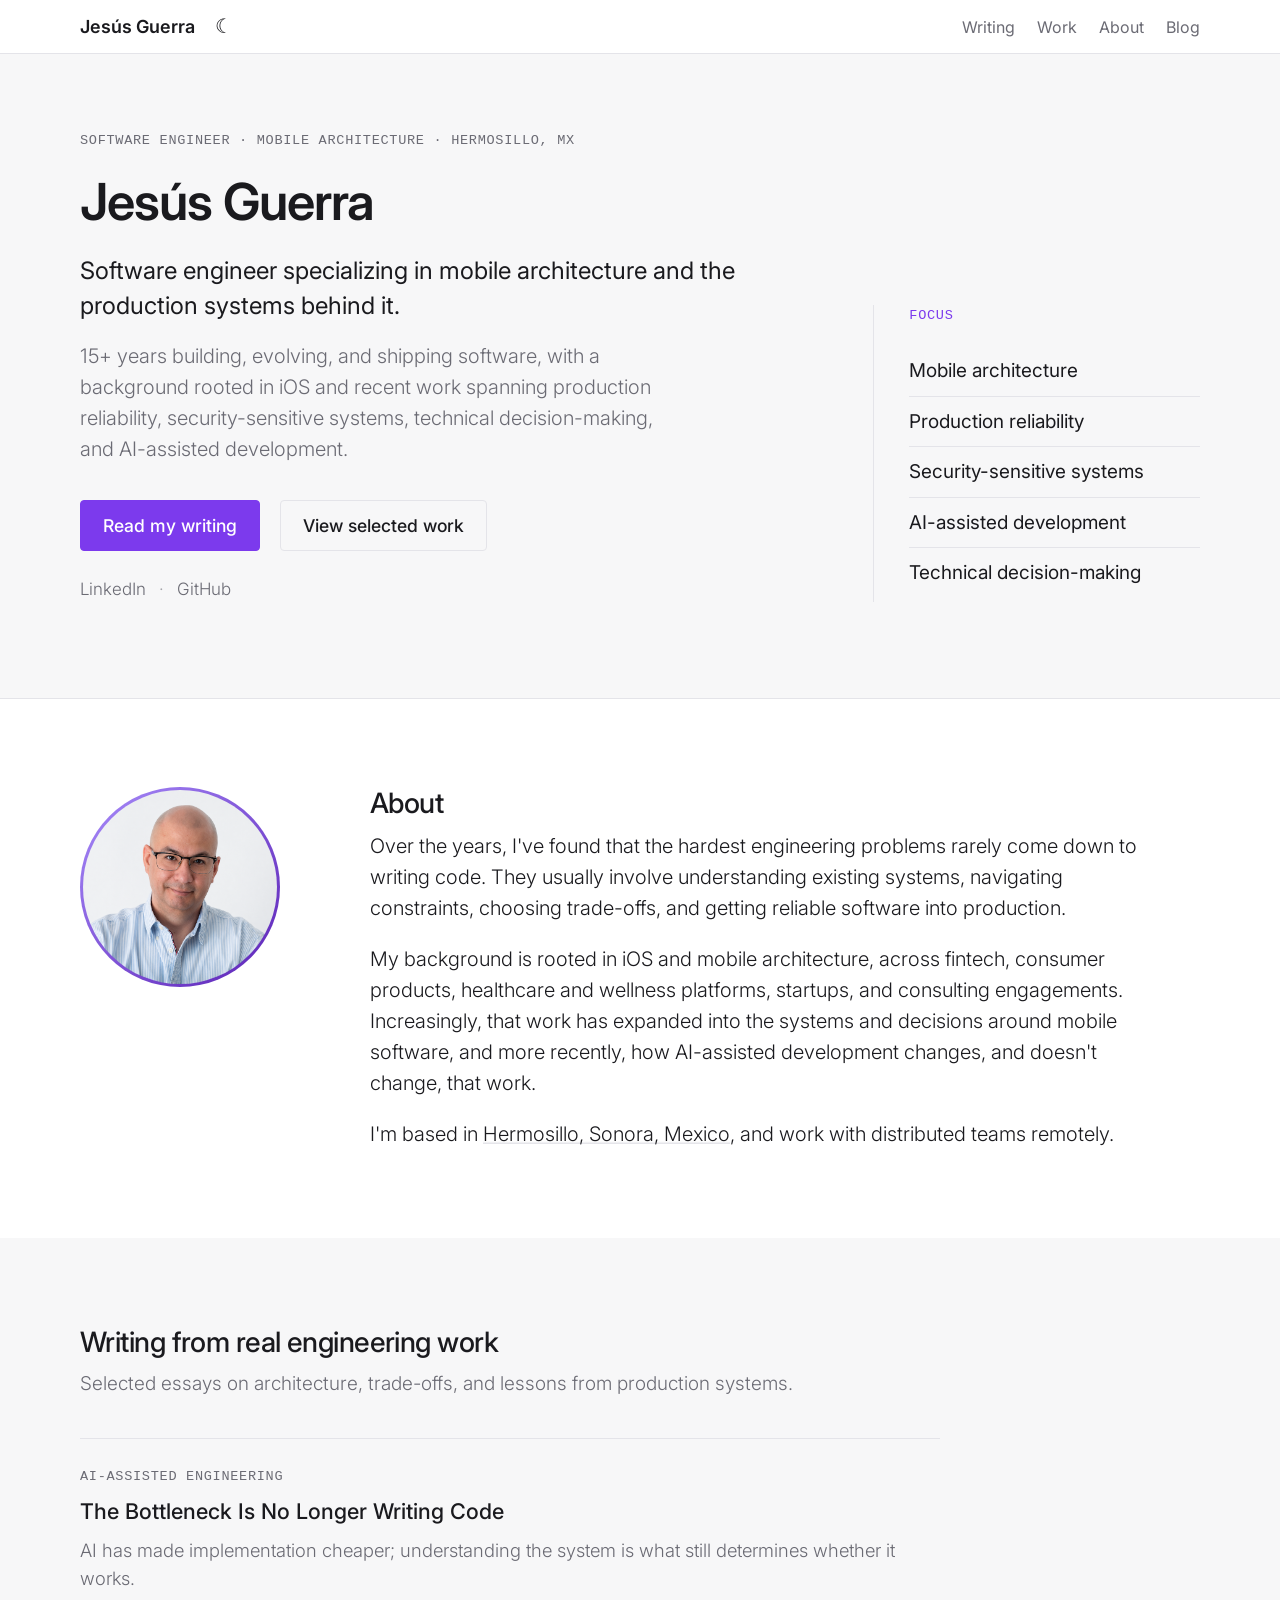
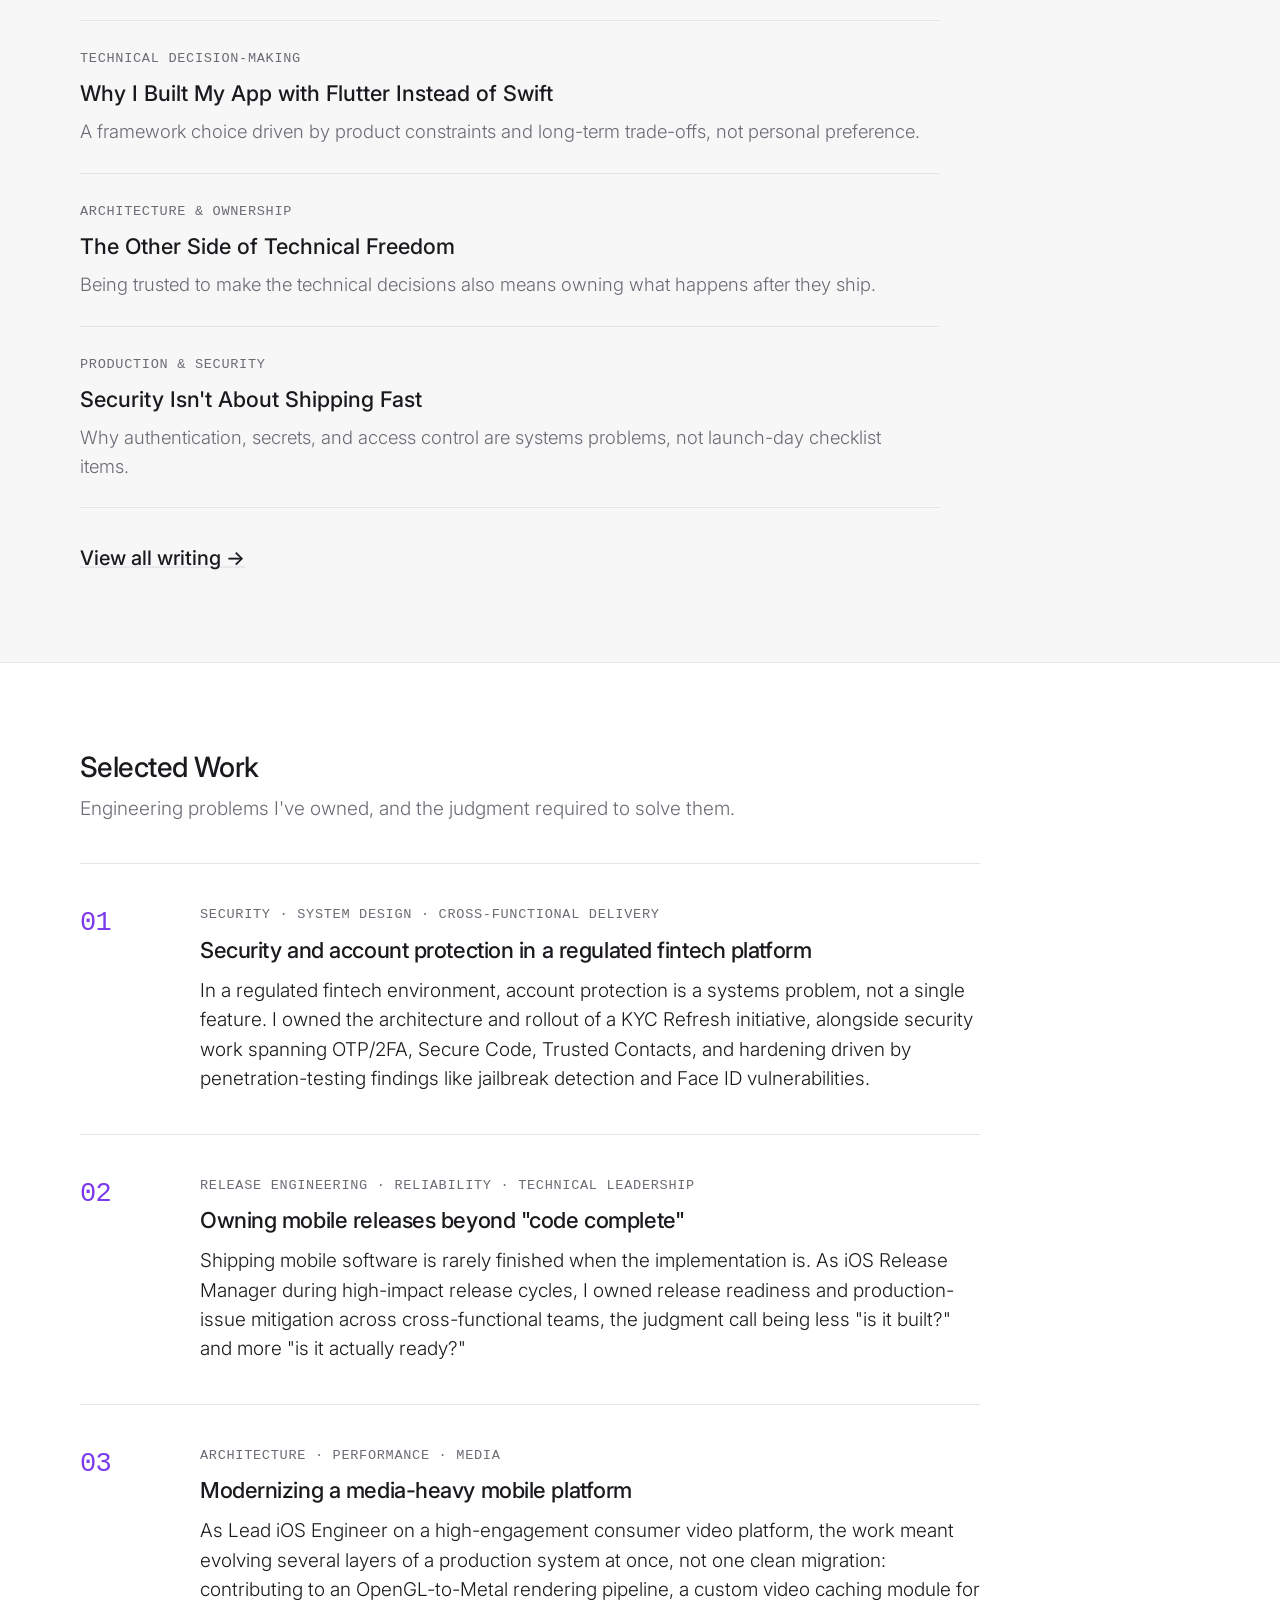
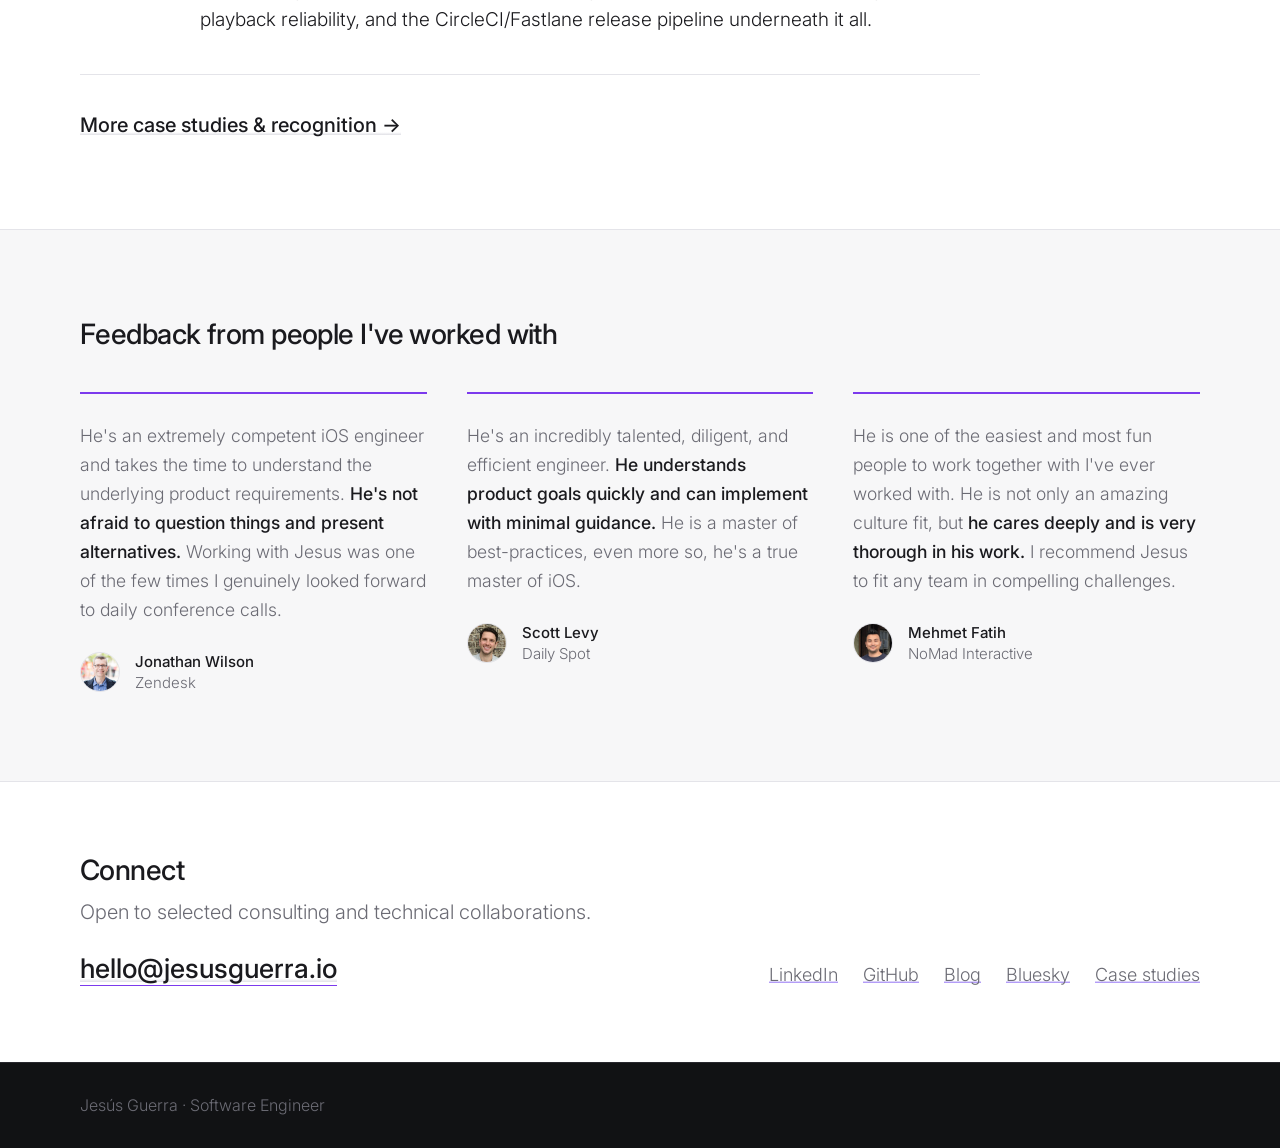
==== commit a0166a0c: "feat(content): refine homepage hero, about, and work copy Tightens the hero eyebrow/tagline/hero-sub" ====
--- a/index.html
+++ b/index.html
@@ -28,8 +28,38 @@
   <meta name="twitter:description" content="Software engineer with 15+ years of experience in mobile architecture, production systems, security, and AI-assisted development.">
   <meta name="twitter:image" content="https://jesusguerra.io/img/jesusguerra.png">
 
+  <link rel="preconnect" href="https://fonts.googleapis.com">
+  <link rel="preconnect" href="https://fonts.gstatic.com" crossorigin>
+  <link rel="stylesheet" href="https://fonts.googleapis.com/css2?family=Inter:wght@300;400;500;600&display=swap">
   <link rel="icon" type="image/png" href="img/favicon.png">
   <link rel="stylesheet" href="style.css">
+
+  <script type="application/ld+json">
+  {
+    "@context": "https://schema.org",
+    "@type": "Person",
+    "@id": "https://jesusguerra.io/#person",
+    "name": "Jesús Guerra",
+    "url": "https://jesusguerra.io/",
+    "image": "https://jesusguerra.io/img/jesusguerra.png",
+    "jobTitle": "Software Engineer",
+    "description": "Software engineer with a background in iOS and mobile architecture, focused on production reliability, security-sensitive systems, technical decision-making, and AI-assisted development.",
+    "knowsAbout": [
+      "iOS Development",
+      "Mobile Architecture",
+      "Production Reliability",
+      "Security-Sensitive Systems",
+      "AI-Assisted Development",
+      "Technical Decision-Making"
+    ],
+    "sameAs": [
+      "https://www.linkedin.com/in/guerrix",
+      "https://github.com/guerrix",
+      "https://bsky.app/profile/jesus-guerra.bsky.social",
+      "https://blog.jesusguerra.io/"
+    ]
+  }
+  </script>
 </head>
 
 <body class="lightmode">
@@ -46,10 +76,10 @@
 
   <header>
     <div class="hero-main">
-      <p class="eyebrow">Software Engineer · Hermosillo, MX · Remote</p>
+      <p class="eyebrow">Software Engineer · Mobile Architecture · Hermosillo, MX</p>
       <h1>Jesús Guerra</h1>
-      <p class="tagline">Software engineer with 15+ years of experience turning hard technical problems into software that holds up in production.</p>
-      <p class="hero-sub">Lately, most of that has been mobile architecture, production reliability, and AI‑assisted development.</p>
+      <p class="tagline">Software engineer specializing in mobile architecture and the production systems behind it.</p>
+      <p class="hero-sub">15+ years building, evolving, and shipping software, with a background rooted in iOS and recent work spanning production reliability, security-sensitive systems, technical decision-making, and AI-assisted development.</p>
       <div class="hero-actions">
         <a class="button" href="writing.html">Read my writing</a>
         <a class="button secondary" href="#work">View selected work</a>
@@ -74,13 +104,13 @@
 
   <section class="about" id="about">
     <div class="illustration">
-      <img src="img/jesusguerra.png" class="self" alt="Jesús Guerra">
+      <img src="img/jesusguerra.png" class="self" alt="Jesús Guerra" width="200" height="200" decoding="async">
     </div>
     <div class="text">
       <h2>About</h2>
       <p>Over the years, I've found that the hardest engineering problems rarely come down to writing code. They usually involve understanding existing systems, navigating constraints, choosing trade-offs, and getting reliable software into production.</p>
 
-      <p>My experience spans fintech, consumer products, healthcare and wellness platforms, startups, and consulting engagements, mostly around mobile architecture and the systems behind it. More recently, that includes how AI-assisted development changes, and doesn't change, that work.</p>
+      <p>My background is rooted in iOS and mobile architecture, across fintech, consumer products, healthcare and wellness platforms, startups, and consulting engagements. Increasingly, that work has expanded into the systems and decisions around mobile software, and more recently, how AI-assisted development changes, and doesn't change, that work.</p>
 
       <p>I'm based in <a href="https://www.google.com.mx/maps/place/Hermosillo,+Sonora/@29.0812439,-111.0322105,12z/data=!4m5!3m4!1s0x86ce84687adfaee5:0xb33d5395e9887ff9!8m2!3d29.0729673!4d-110.9559192" target="_blank" rel="noopener">Hermosillo, Sonora, Mexico</a>, and work with distributed teams remotely.</p>
     </div>
@@ -127,7 +157,7 @@
       <div class="work-body">
         <p class="meta">Security · System Design · Cross-Functional Delivery</p>
         <h3>Security and account protection in a regulated fintech platform</h3>
-        <p>In a regulated fintech environment, account protection is a systems problem: identity verification, authentication, fraud signals, and operational constraints all have to hold together in production. I owned the architecture, implementation, and rollout of a KYC Refresh initiative, coordinating across backend, compliance, product, security, and mobile teams. That work sat alongside broader security initiatives (OTP, 2FA, Secure Code, Trusted Contacts), hardening from penetration-testing findings such as jailbreak detection and Face ID vulnerability mitigation, and evaluating third-party fraud and security vendors where they fit the threat model.</p>
+        <p>In a regulated fintech environment, account protection is a systems problem, not a single feature. I owned the architecture and rollout of a KYC Refresh initiative, alongside security work spanning OTP/2FA, Secure Code, Trusted Contacts, and hardening driven by penetration-testing findings like jailbreak detection and Face ID vulnerabilities.</p>
       </div>
     </article>
 
@@ -136,7 +166,7 @@
       <div class="work-body">
         <p class="meta">Release Engineering · Reliability · Technical Leadership</p>
         <h3>Owning mobile releases beyond "code complete"</h3>
-        <p>Shipping mobile software is rarely finished when the implementation is. As iOS Release Manager during high-impact release cycles, I coordinated release readiness, stability work, and production-issue mitigation across cross-functional teams. The judgment call was usually not "is the feature built?" but whether the build, pipelines, and surrounding teams were actually ready for production, drawing on experience with CI/CD and production mobile releases.</p>
+        <p>Shipping mobile software is rarely finished when the implementation is. As iOS Release Manager during high-impact release cycles, I owned release readiness and production-issue mitigation across cross-functional teams, the judgment call being less "is it built?" and more "is it actually ready?"</p>
       </div>
     </article>
 
@@ -145,7 +175,7 @@
       <div class="work-body">
         <p class="meta">Architecture · Performance · Media</p>
         <h3>Modernizing a media-heavy mobile platform</h3>
-        <p>As Lead iOS Engineer on a high-engagement consumer video platform, the work was less a single migration than evolving multiple layers of a production system at once. That included contributing to an OpenGL-to-Metal rendering migration, building a custom video caching module to improve playback and loading reliability, integrating Apple Vision improvements for face detection and personalization, and establishing CircleCI and Fastlane release pipelines, while participating in technical direction, planning, estimation, and prioritization.</p>
+        <p>As Lead iOS Engineer on a high-engagement consumer video platform, the work meant evolving several layers of a production system at once, not one clean migration: contributing to an OpenGL-to-Metal rendering pipeline, a custom video caching module for playback reliability, and the CircleCI/Fastlane release pipeline underneath it all.</p>
       </div>
     </article>
 
@@ -160,21 +190,21 @@
       <blockquote>
         <p>He's an extremely competent iOS engineer and takes the time to understand the underlying product requirements. <strong>He's not afraid to question things and present alternatives.</strong> Working with Jesus was one of the few times I genuinely looked forward to daily conference calls.</p>
         <small class="author">
-          <img src="img/jonathan.jpg" alt="">
+          <img src="img/jonathan.jpg" alt="" width="40" height="40" loading="lazy" decoding="async">
           <p><strong>Jonathan Wilson</strong><br>Zendesk</p>
         </small>
       </blockquote>
       <blockquote>
         <p>He's an incredibly talented, diligent, and efficient engineer. <strong>He understands product goals quickly and can implement with minimal guidance.</strong> He is a master of best-practices, even more so, he's a true master of iOS.</p>
         <small class="author">
-          <img src="img/scott.jpg" alt="">
+          <img src="img/scott.jpg" alt="" width="40" height="40" loading="lazy" decoding="async">
           <p><strong>Scott Levy</strong><br>Daily Spot</p>
         </small>
       </blockquote>
       <blockquote>
         <p>He is one of the easiest and most fun people to work together with I've ever worked with. He is not only an amazing culture fit, but <strong>he cares deeply and is very thorough in his work.</strong> I recommend Jesus to fit any team in compelling challenges.</p>
         <small class="author">
-          <img src="img/Mehmet.jpeg" alt="">
+          <img src="img/Mehmet.jpeg" alt="" width="40" height="40" loading="lazy" decoding="async">
           <p><strong>Mehmet Fatih</strong><br>NoMad Interactive</p>
         </small>
       </blockquote>
--- a/style.css
+++ b/style.css
@@ -1,4 +1,6 @@
-@import url('https://fonts.googleapis.com/css2?family=Inter:wght@300;400;500;600&display=swap');
+/* Inter font is loaded via <link rel="preconnect"> + <link rel="stylesheet">
+   in each page's <head> instead of @import, so the browser can fetch it in
+   parallel with this stylesheet rather than waiting on a nested request. */
 
 *{
     margin: 0;
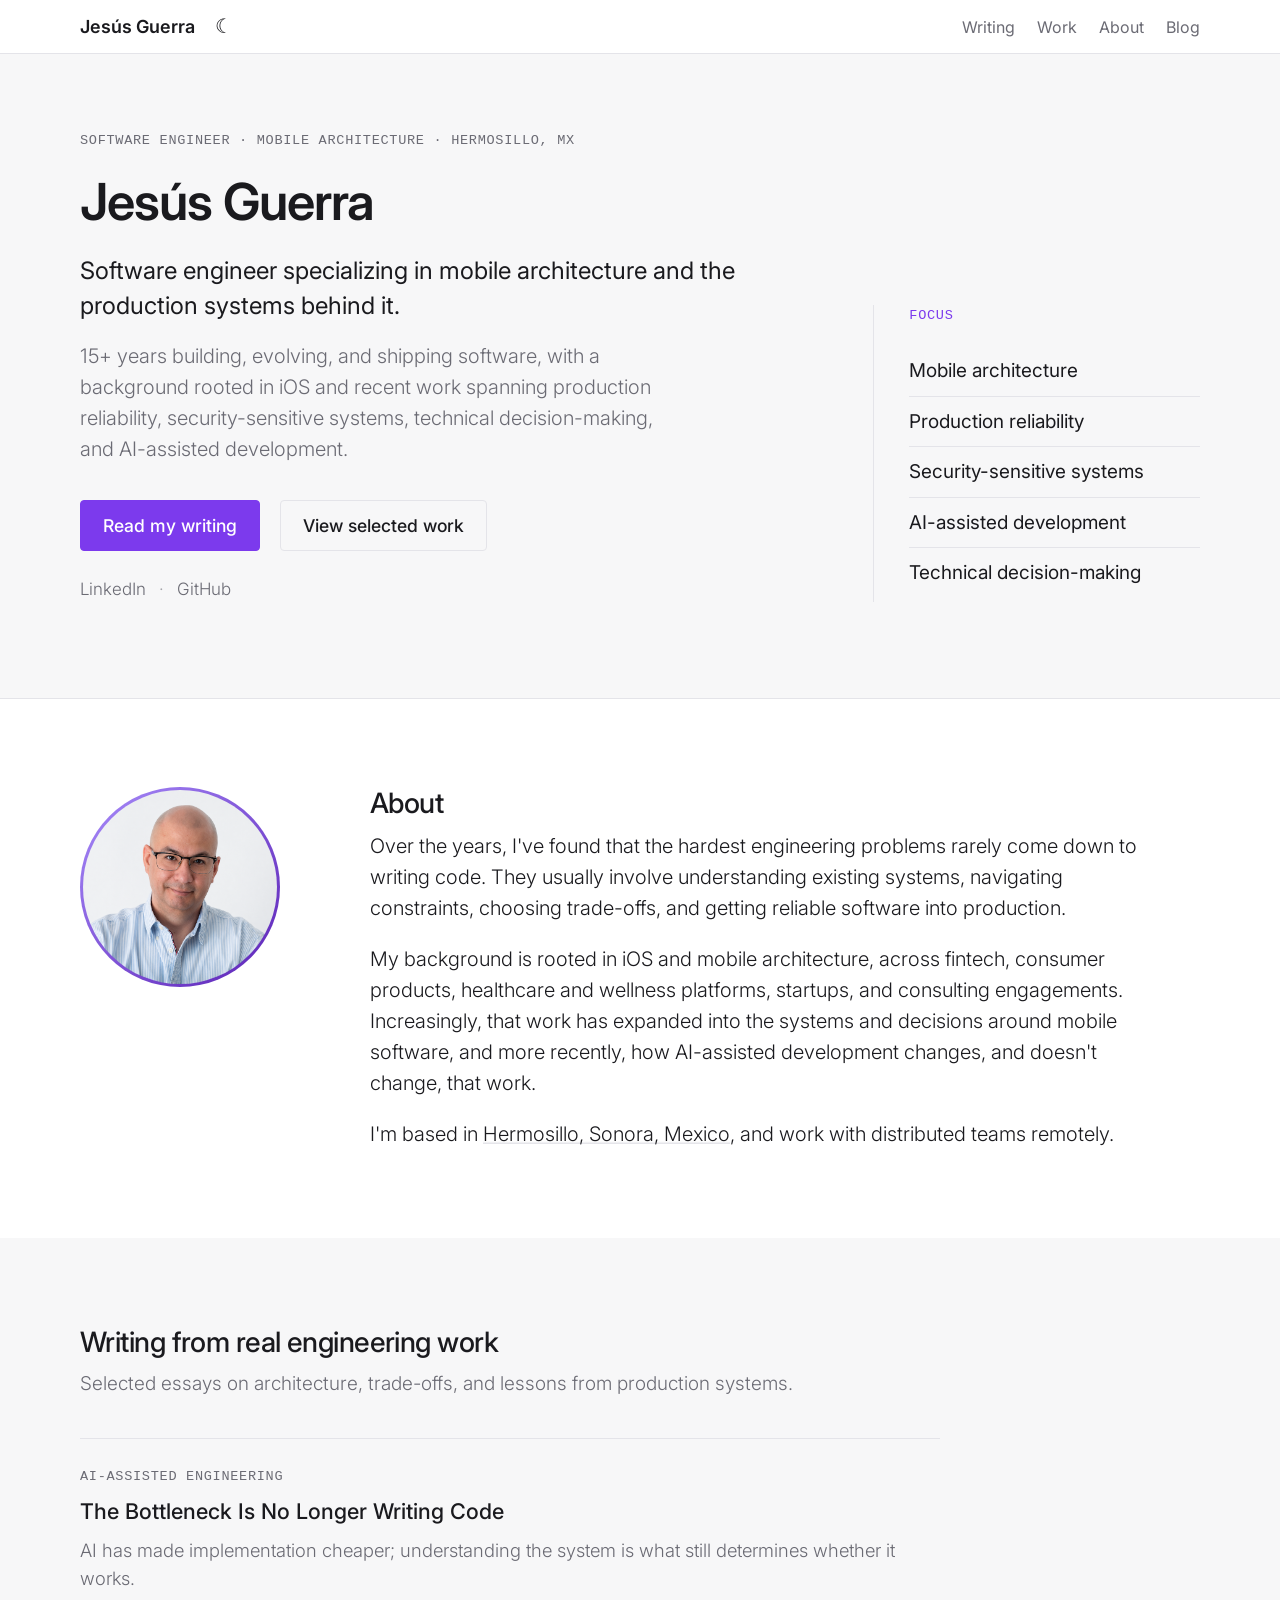
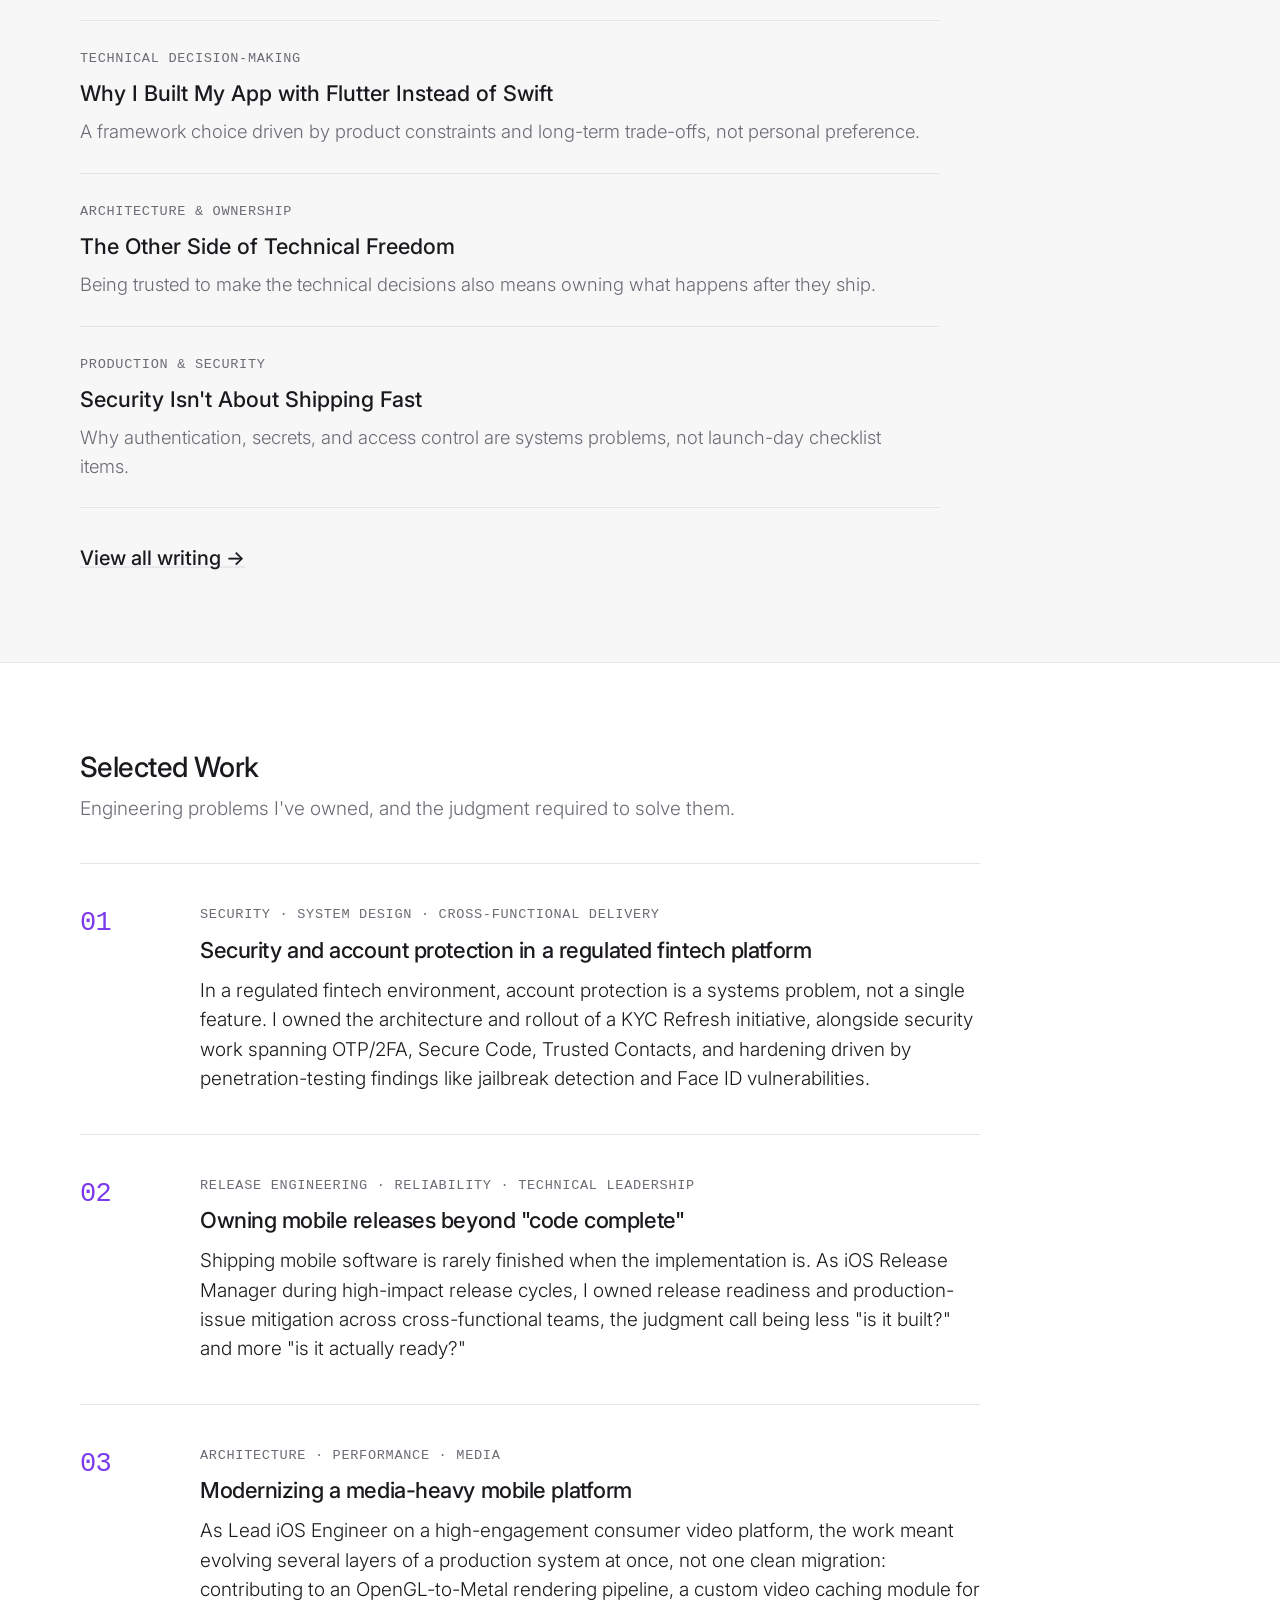
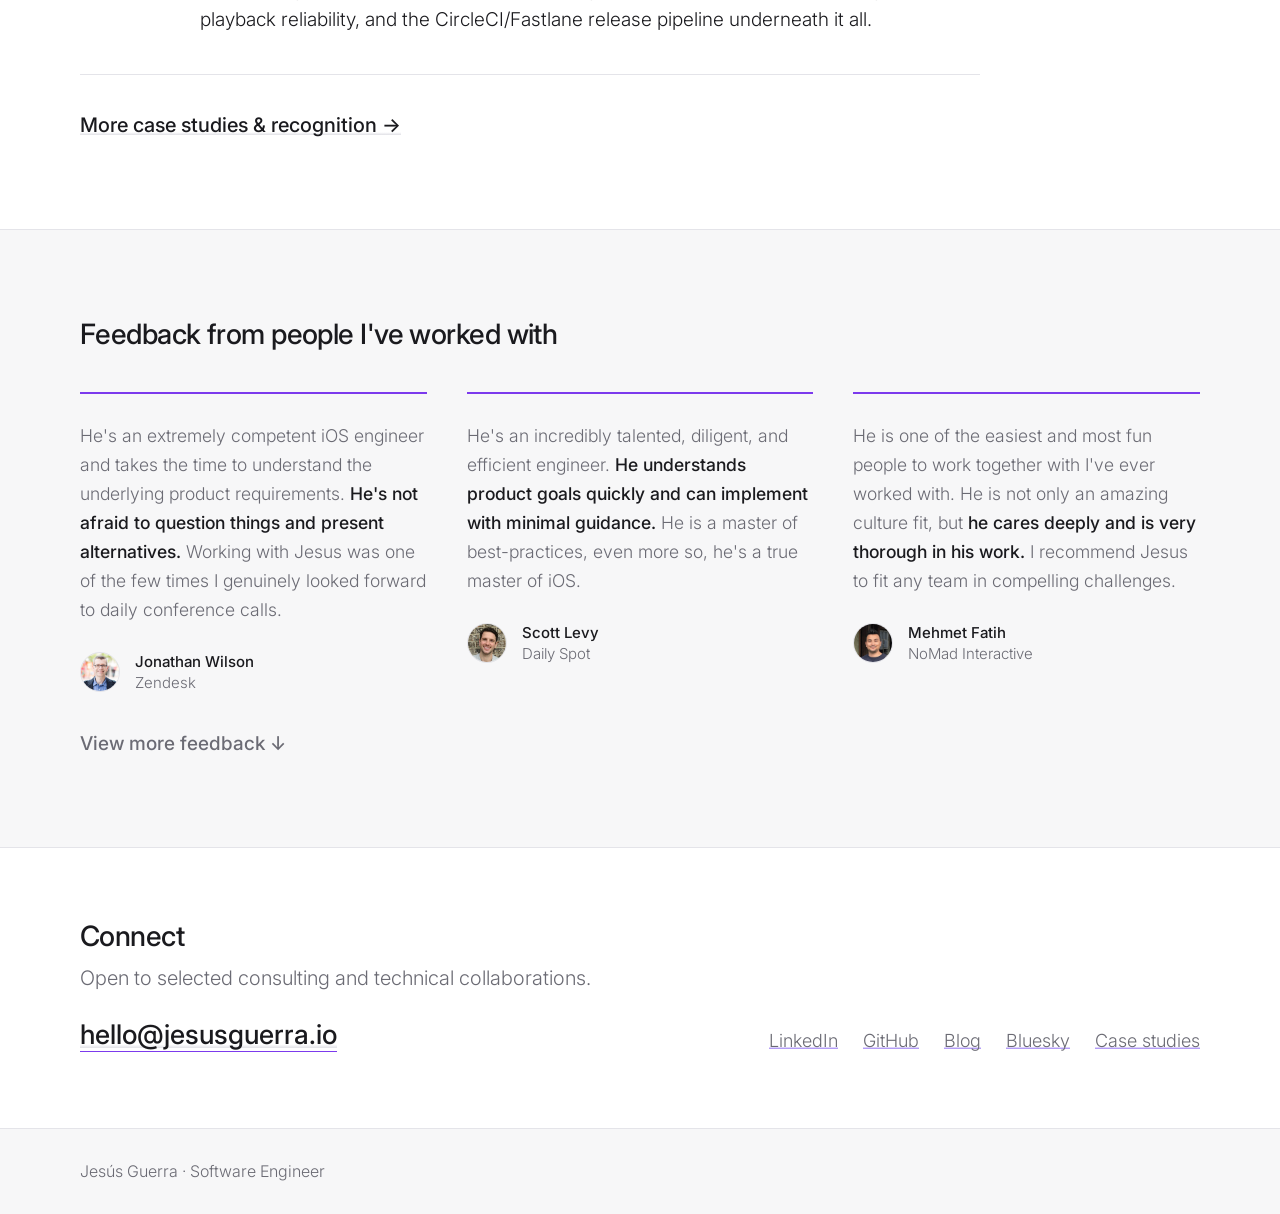
==== commit 8df7c609: "feat(testimonials): add expandable additional feedback section Adds a "View more feedback" toggle th" ====
--- a/index.html
+++ b/index.html
@@ -209,6 +209,25 @@
         </small>
       </blockquote>
     </div>
+    <div class="testimonials testimonials-more" id="testimonials-more" hidden>
+      <blockquote>
+        <p>He was the lead iPhone developer for a complex application. <strong>His technical expertise, creativity, and attention to detail were matched by an "I'll find a way to do it" attitude.</strong> A real pleasure to have on the team.</p>
+        <small class="author">
+          <img src="img/philippe.jpg" alt="" width="40" height="40" loading="lazy" decoding="async">
+          <p><strong>Philippe Bouissou</strong><br>Blue Dots Partners</p>
+        </small>
+      </blockquote>
+      <blockquote>
+        <p>He has a strong skill for translating customer requirements into the app. <strong>Beyond delivering quality work on deadline, he supported the whole development cycle, discussing business rules and design.</strong></p>
+        <small class="author">
+          <img src="img/Dmitry.jpeg" alt="" width="40" height="40" loading="lazy" decoding="async">
+          <p><strong>Dmitry Ryazantsev</strong><br>Toptal</p>
+        </small>
+      </blockquote>
+    </div>
+    <p class="testimonials-toggle">
+      <button type="button" id="testimonials-toggle" aria-expanded="false" aria-controls="testimonials-more">View more feedback ↓</button>
+    </p>
   </section>
 
   <section class="connect" id="connect">
--- a/style.css
+++ b/style.css
@@ -472,6 +472,35 @@
 .clients .author strong{
     color: var(--text-dark);
     font-weight: 500;
+}
+.testimonials-more{
+    margin-top: 2rem;
+    opacity: 0;
+    transition: opacity 0.2s ease;
+}
+.testimonials-more[hidden]{
+    display: none;
+}
+.testimonials-more.is-visible{
+    opacity: 1;
+}
+.testimonials-toggle{
+    margin-top: 1.75rem;
+    margin-bottom: 0;
+}
+.testimonials-toggle button{
+    background: none;
+    border: none;
+    padding: 0;
+    margin: 0;
+    font: inherit;
+    font-weight: 500;
+    font-size: 0.95rem;
+    color: var(--muted-dark);
+    cursor: pointer;
+}
+.testimonials-toggle button:hover{
+    color: var(--main-accent);
 }
 
 /* connect */
@@ -791,7 +820,7 @@
 .lightmode .page-header,
 .lightmode .writing,
 .lightmode .clients,
-.lightmode body > footer{
+body.lightmode > footer{
     background: var(--bg-light);
     border-color: var(--border-light);
 }
@@ -809,6 +838,7 @@
 .lightmode .writing-list .kicker,
 .lightmode .work-item .meta,
 .lightmode .clients .author p,
+.lightmode .testimonials-toggle button,
 .lightmode .eyebrow,
 .lightmode .section-lede,
 .lightmode .connect-lede,
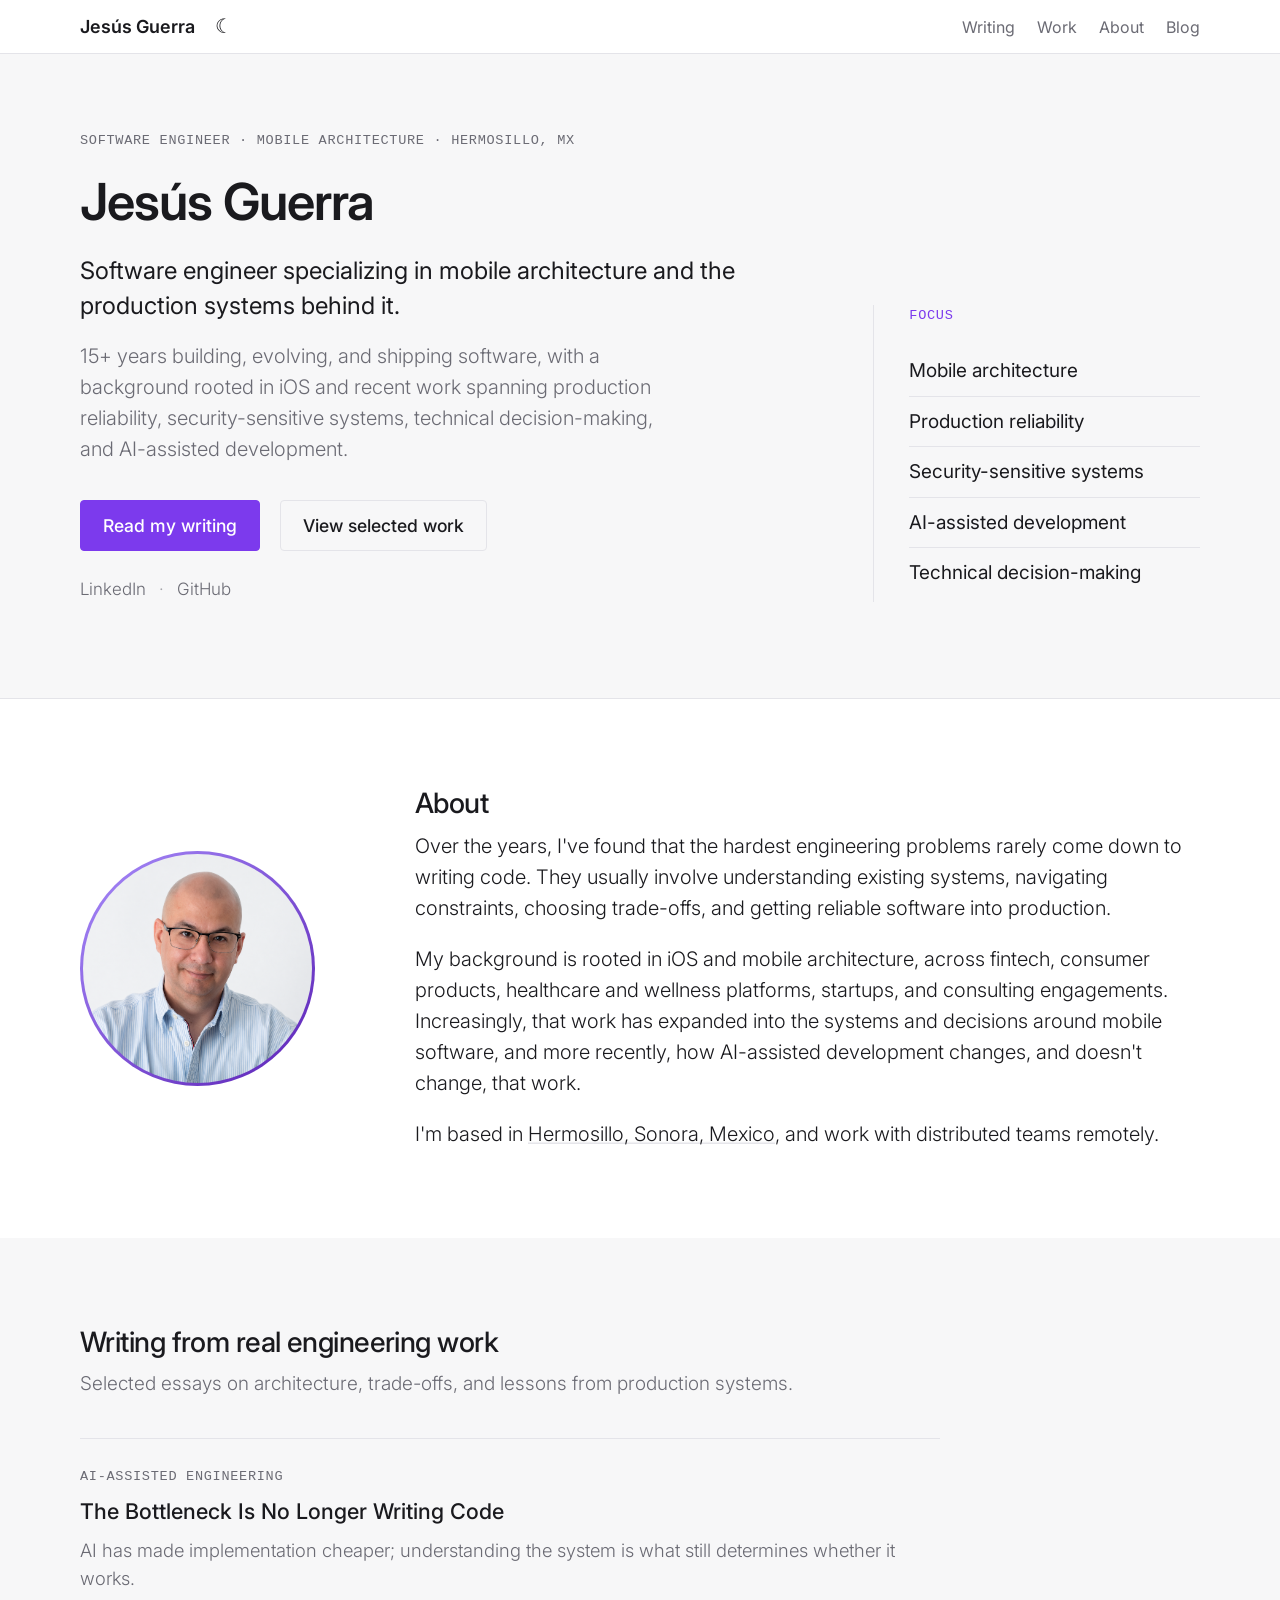
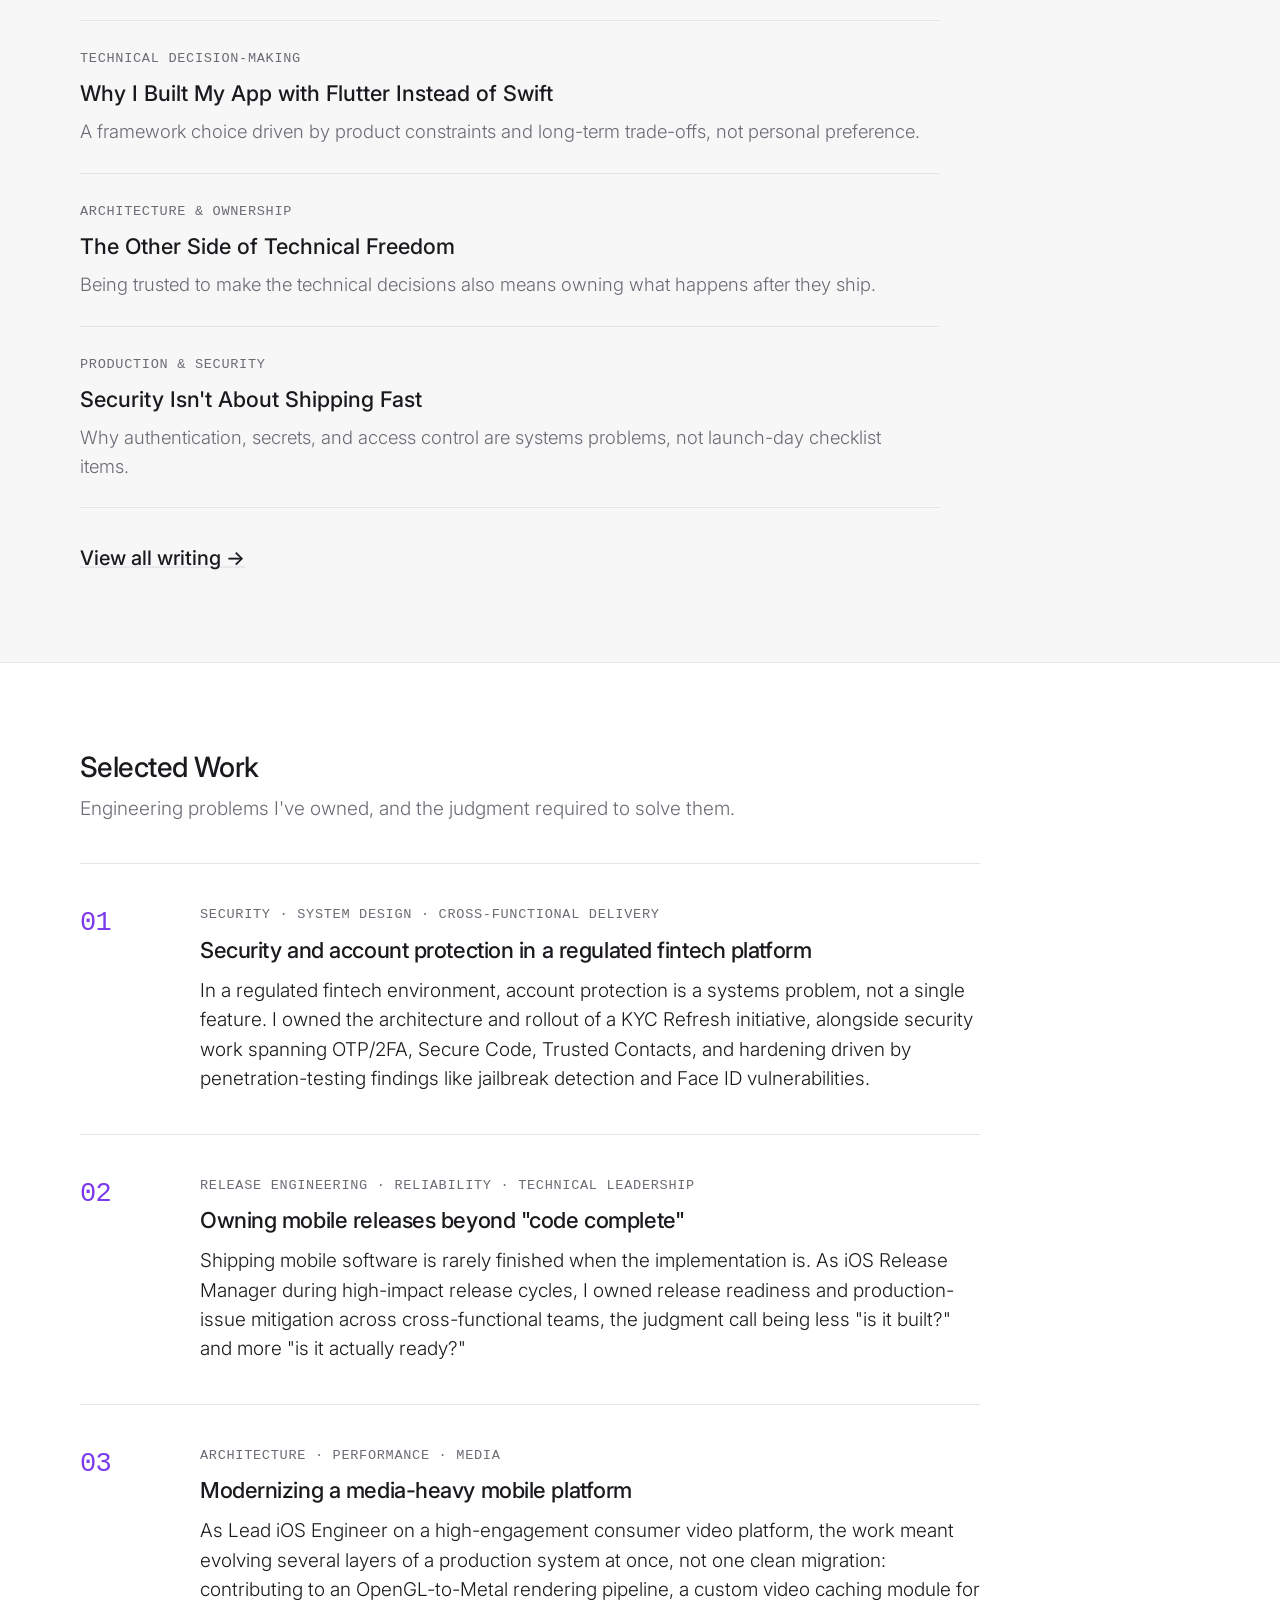
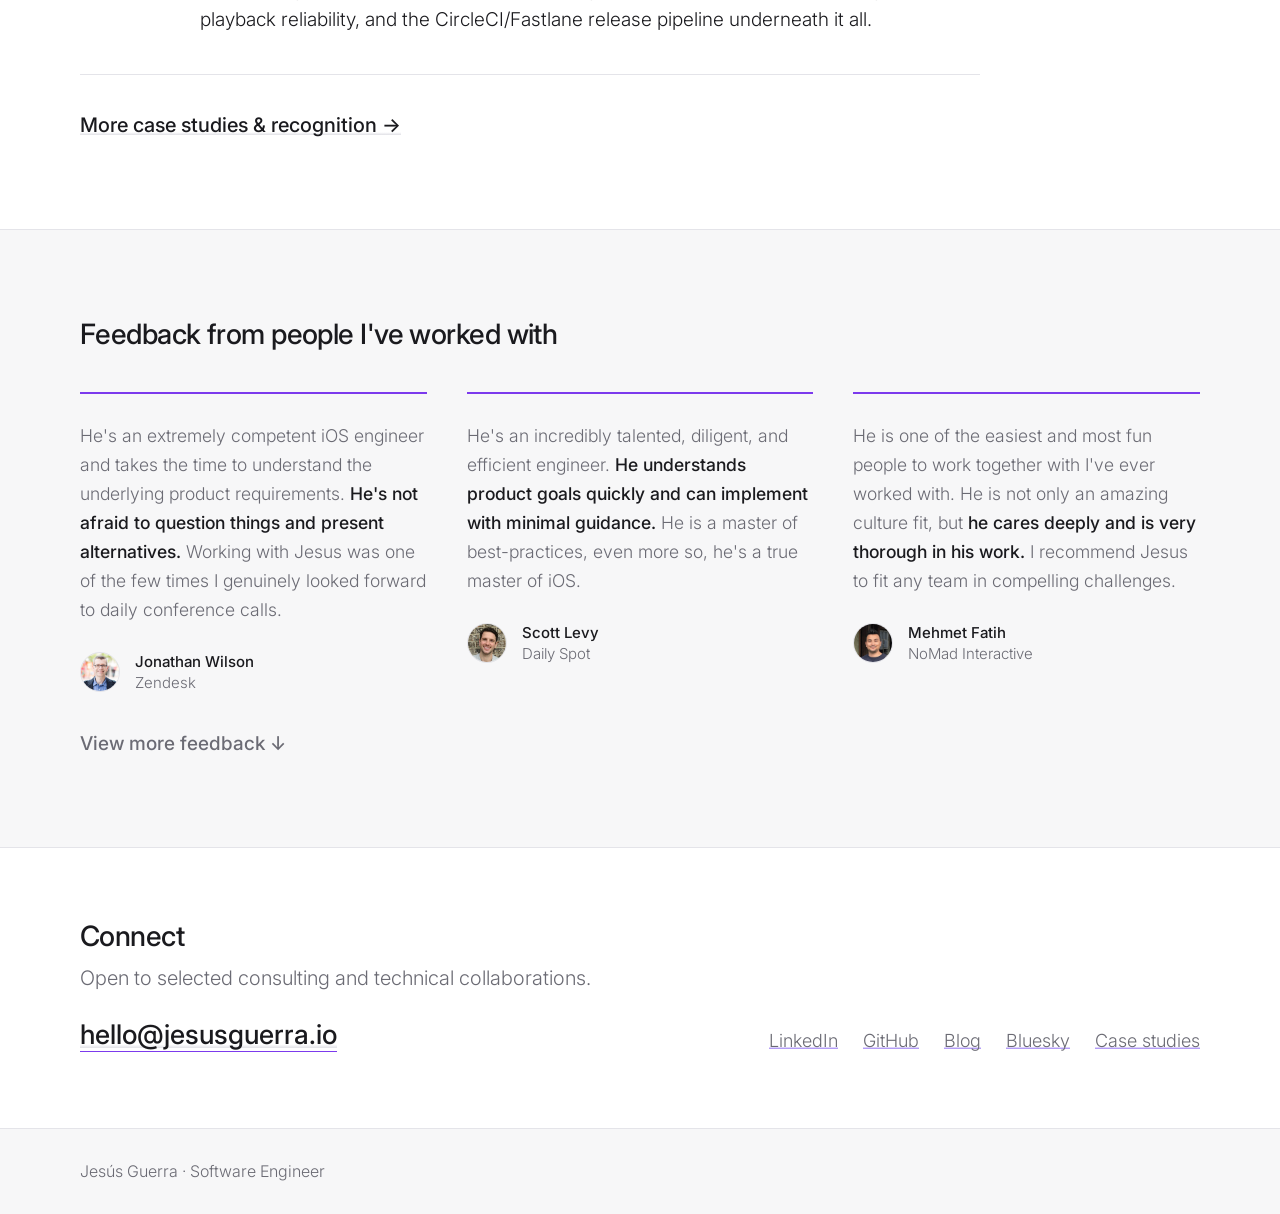
==== commit daf64386: "style(about): enlarge profile image and vertically center layout Increase the headshot ~17% and vert" ====
--- a/index.html
+++ b/index.html
@@ -104,7 +104,7 @@
 
   <section class="about" id="about">
     <div class="illustration">
-      <img src="img/jesusguerra.png" class="self" alt="Jesús Guerra" width="200" height="200" decoding="async">
+      <img src="img/jesusguerra.png" class="self" alt="Jesús Guerra" width="235" height="235" decoding="async">
     </div>
     <div class="text">
       <h2>About</h2>
--- a/style.css
+++ b/style.css
@@ -105,6 +105,7 @@
 .aside-label,
 .writing-list .kicker,
 .work-item .meta,
+.case-study-block .meta,
 .section-lede{
     font-family: var(--mono);
     font-size: 0.68rem;
@@ -300,20 +301,20 @@
 
 .about{
     display: grid;
-    grid-template-columns: 220px minmax(0, 1fr);
-    gap: 3.5rem;
-    align-items: start;
+    grid-template-columns: 255px minmax(0, 1fr);
+    gap: 4rem;
+    align-items: center;
     background: var(--surface-dark);
 }
 .about .text{
     max-width: 40em;
 }
 .about .illustration{
-    width: 220px;
+    width: 255px;
 }
 .about .illustration img{
-    width: 200px;
-    height: 200px;
+    width: 235px;
+    height: 235px;
     object-fit: cover;
     display: block;
 }
@@ -743,6 +744,10 @@
         grid-template-columns: 1fr;
         gap: 1.35rem;
     }
+    .about .illustration{
+        width: 112px;
+        margin: 0 auto;
+    }
     .about .illustration img{
         width: 112px;
         height: 112px;
@@ -827,7 +832,8 @@
 .lightmode .about,
 .lightmode .work,
 .lightmode .connect,
-.lightmode .writing-index{
+.lightmode .writing-index,
+.lightmode .case-study{
     background: var(--surface-light);
     border-color: var(--border-light);
 }
@@ -837,6 +843,7 @@
 .lightmode .writing-group .desc,
 .lightmode .writing-list .kicker,
 .lightmode .work-item .meta,
+.lightmode .case-study-block .meta,
 .lightmode .clients .author p,
 .lightmode .testimonials-toggle button,
 .lightmode .eyebrow,
@@ -860,6 +867,7 @@
 .lightmode .work-item,
 .lightmode .writing-group h2,
 .lightmode .writing-group .article-grid li,
+.lightmode .case-divider,
 .lightmode .clients img{
     border-color: var(--border-light);
 }
@@ -878,62 +886,35 @@
 
 /* Case Study Page */
 
-.case-study-header {
-    height: auto;
-    min-height: auto;
-    padding-top: 110px;
-    padding-bottom: 30px;
-    text-align: center;
-    display: block;
-}
-.case-study-header h1 {
-    margin-bottom: 12px;
-}
-.case-study-header h2 {
-    max-width: 820px;
-    margin: 0 auto;
-    font-weight: 300;
-    text-align: center;
-}
 .case-study {
-    max-width: 900px;
-    margin: 0 auto;
-    text-align: center;
-    padding-top: 50px;
-    padding-bottom: 80px;
-    padding-left: 20px;
-    padding-right: 20px;
-}
-.case-study .text {
-    max-width: 760px;
-    margin: 0 auto;
-}
-.case-study p {
-    margin-left: auto;
-    margin-right: auto;
+    background: var(--surface-dark);
+}
+.case-study-block{
+    max-width: 42em;
+}
+.case-study-block:not(:last-child){
+    margin-bottom: 3rem;
+}
+.case-study-block .meta{
+    margin-bottom: 0.55rem;
+}
+.case-study-block p:last-of-type{
+    margin-bottom: 0;
 }
 .case-divider {
-    margin: 60px auto;
-    max-width: 400px;
+    max-width: 42em;
+    margin: 0 0 3rem;
     border: none;
     border-top: 1px solid var(--border-dark);
 }
-.lightmode .case-divider {
-    border-top: 1px solid var(--border-light);
-}
-.button-link {
-    display: inline-block;
-    margin-top: 12px;
-    font-weight: 600;
-}
 .toptal-proof {
-    margin-top: 40px;
+    margin-top: 1.5rem;
     display: flex;
-    justify-content: center;
+    justify-content: flex-start;
 }
 .toptal-proof #toptal-badge {
     transform: scale(1);
-    transform-origin: top center;
+    transform-origin: top left;
 }
 #toptal-badge a,
 #toptal-badge a:hover {
@@ -949,17 +930,6 @@
     text-underline-offset: 2px !important;
 }
 
-@media screen and (max-width: 740px) {
-    .case-study-header {
-        padding-top: 110px;
-        padding-bottom: 20px;
-    }
-    .case-study {
-        padding-top: 40px;
-        padding-bottom: 60px;
-    }
-}
-
 @media (prefers-reduced-motion: reduce){
     html{
         scroll-behavior: auto;
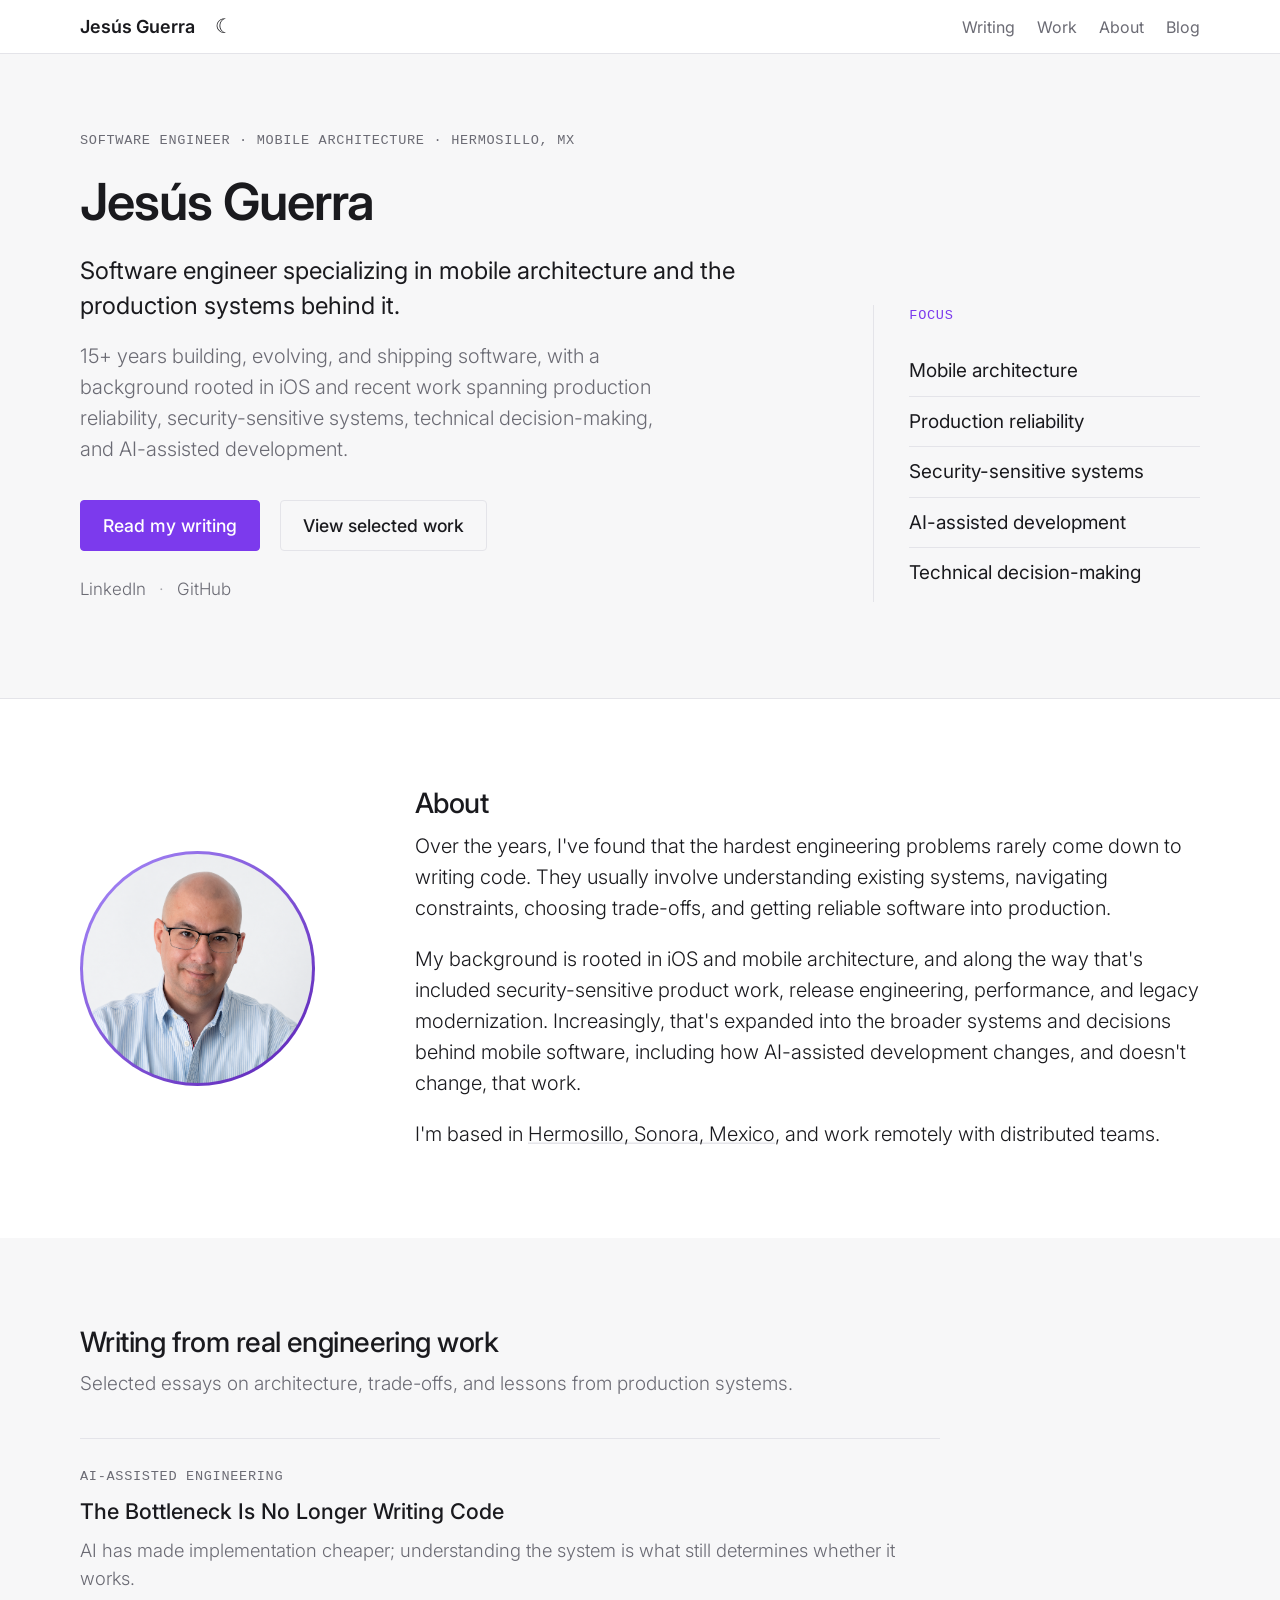
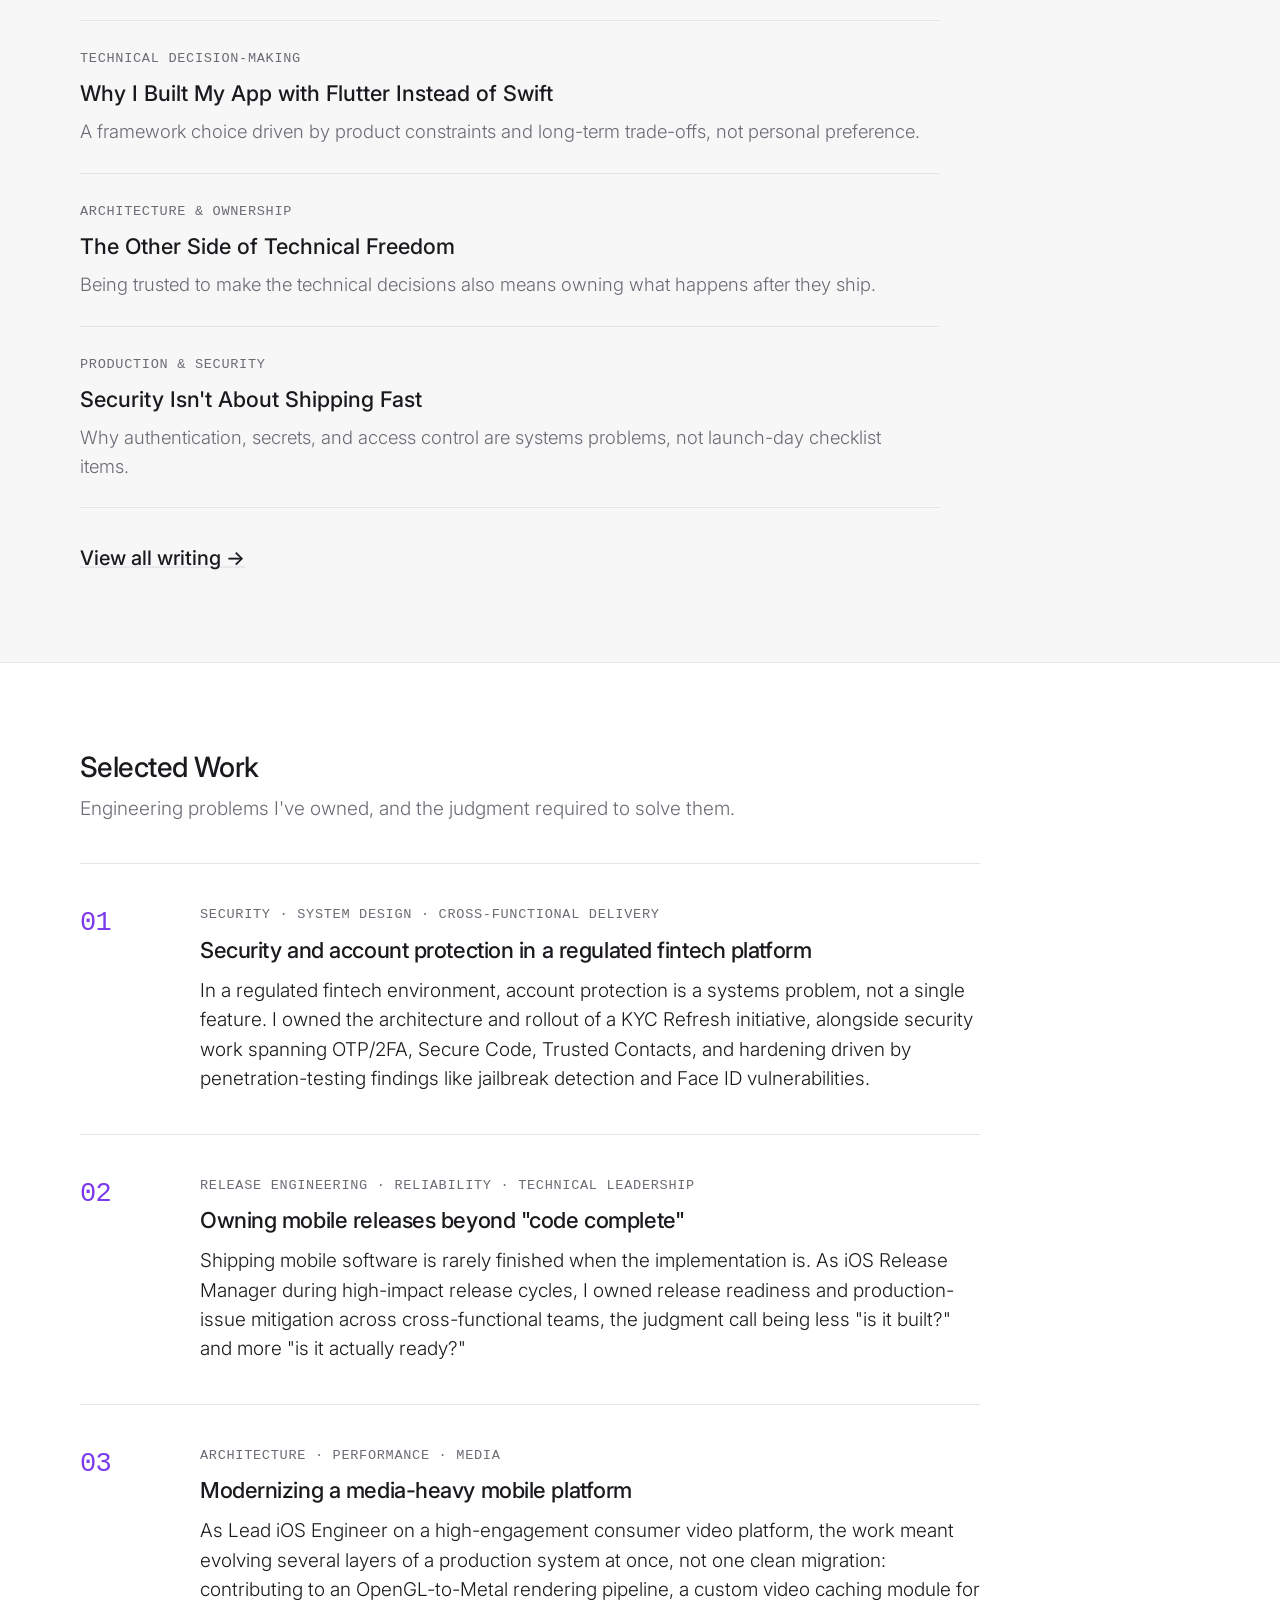
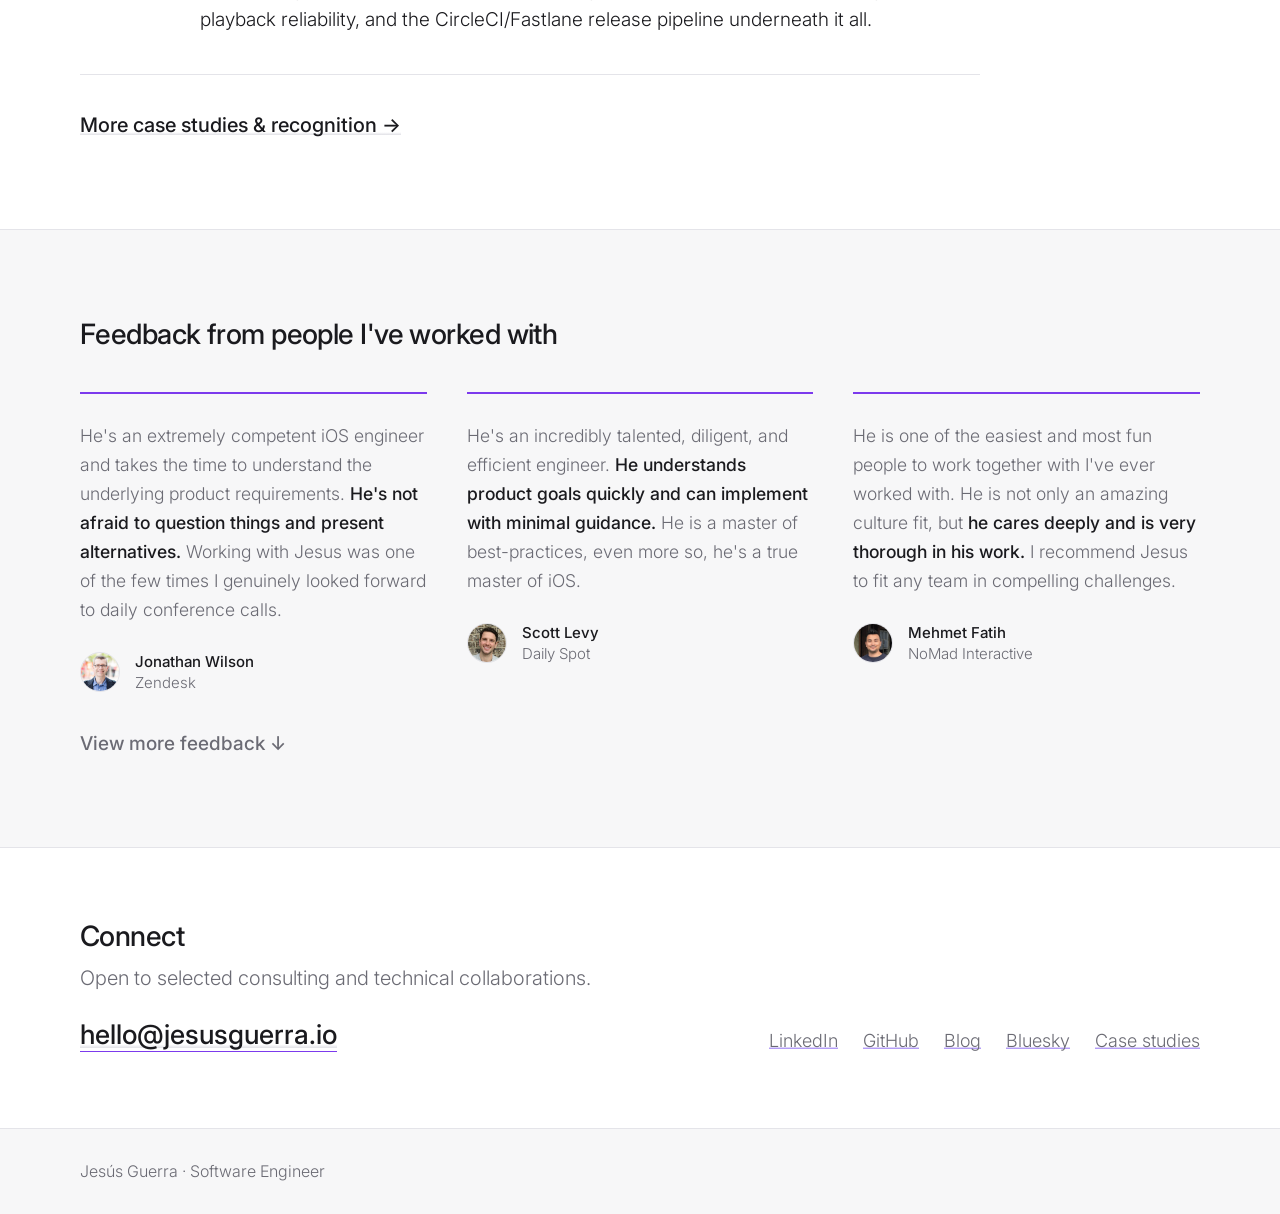
==== commit a1c5be53: "feat(content): ground about section in concrete engineering work Replace the industry list with the " ====
--- a/index.html
+++ b/index.html
@@ -110,9 +110,9 @@
       <h2>About</h2>
       <p>Over the years, I've found that the hardest engineering problems rarely come down to writing code. They usually involve understanding existing systems, navigating constraints, choosing trade-offs, and getting reliable software into production.</p>
 
-      <p>My background is rooted in iOS and mobile architecture, across fintech, consumer products, healthcare and wellness platforms, startups, and consulting engagements. Increasingly, that work has expanded into the systems and decisions around mobile software, and more recently, how AI-assisted development changes, and doesn't change, that work.</p>
-
-      <p>I'm based in <a href="https://www.google.com.mx/maps/place/Hermosillo,+Sonora/@29.0812439,-111.0322105,12z/data=!4m5!3m4!1s0x86ce84687adfaee5:0xb33d5395e9887ff9!8m2!3d29.0729673!4d-110.9559192" target="_blank" rel="noopener">Hermosillo, Sonora, Mexico</a>, and work with distributed teams remotely.</p>
+      <p>My background is rooted in iOS and mobile architecture, and along the way that's included security-sensitive product work, release engineering, performance, and legacy modernization. Increasingly, that's expanded into the broader systems and decisions behind mobile software, including how AI-assisted development changes, and doesn't change, that work.</p>
+
+      <p>I'm based in <a href="https://www.google.com.mx/maps/place/Hermosillo,+Sonora/@29.0812439,-111.0322105,12z/data=!4m5!3m4!1s0x86ce84687adfaee5:0xb33d5395e9887ff9!8m2!3d29.0729673!4d-110.9559192" target="_blank" rel="noopener">Hermosillo, Sonora, Mexico</a>, and work remotely with distributed teams.</p>
     </div>
   </section>
 
